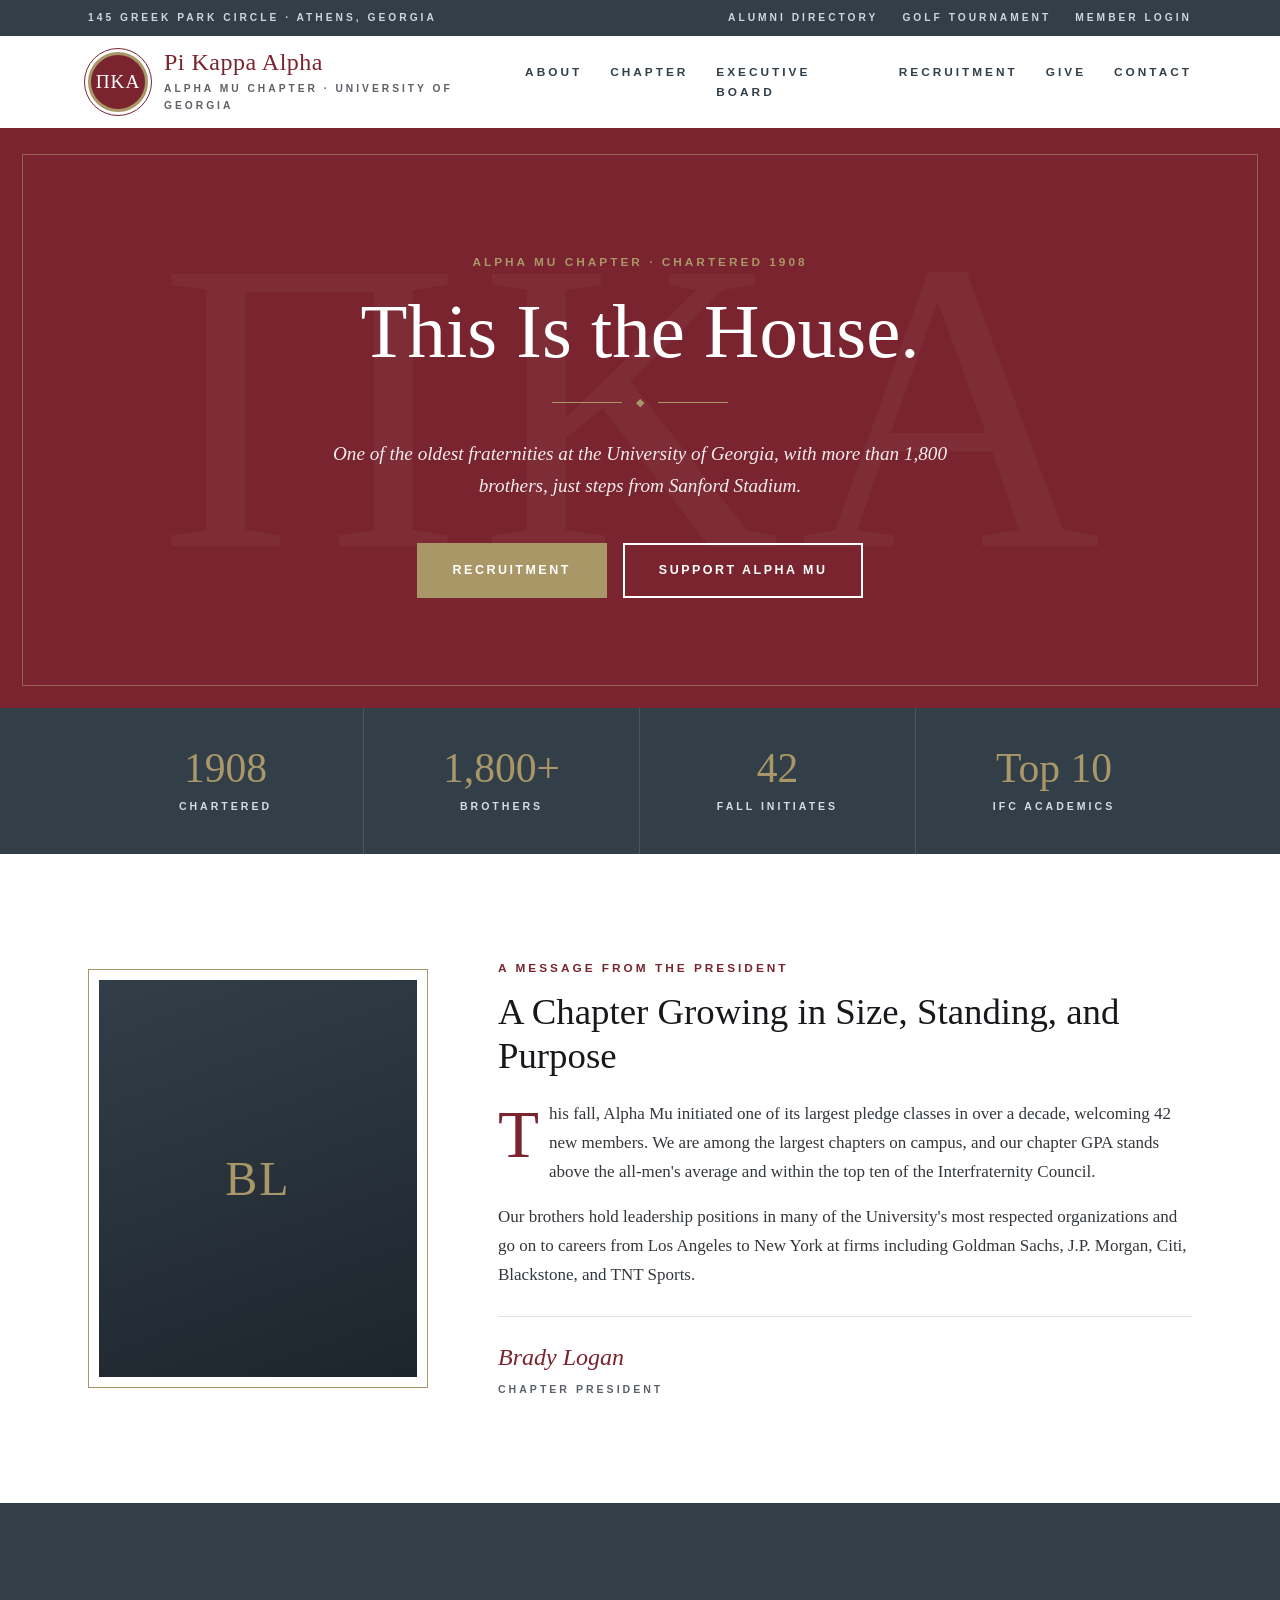
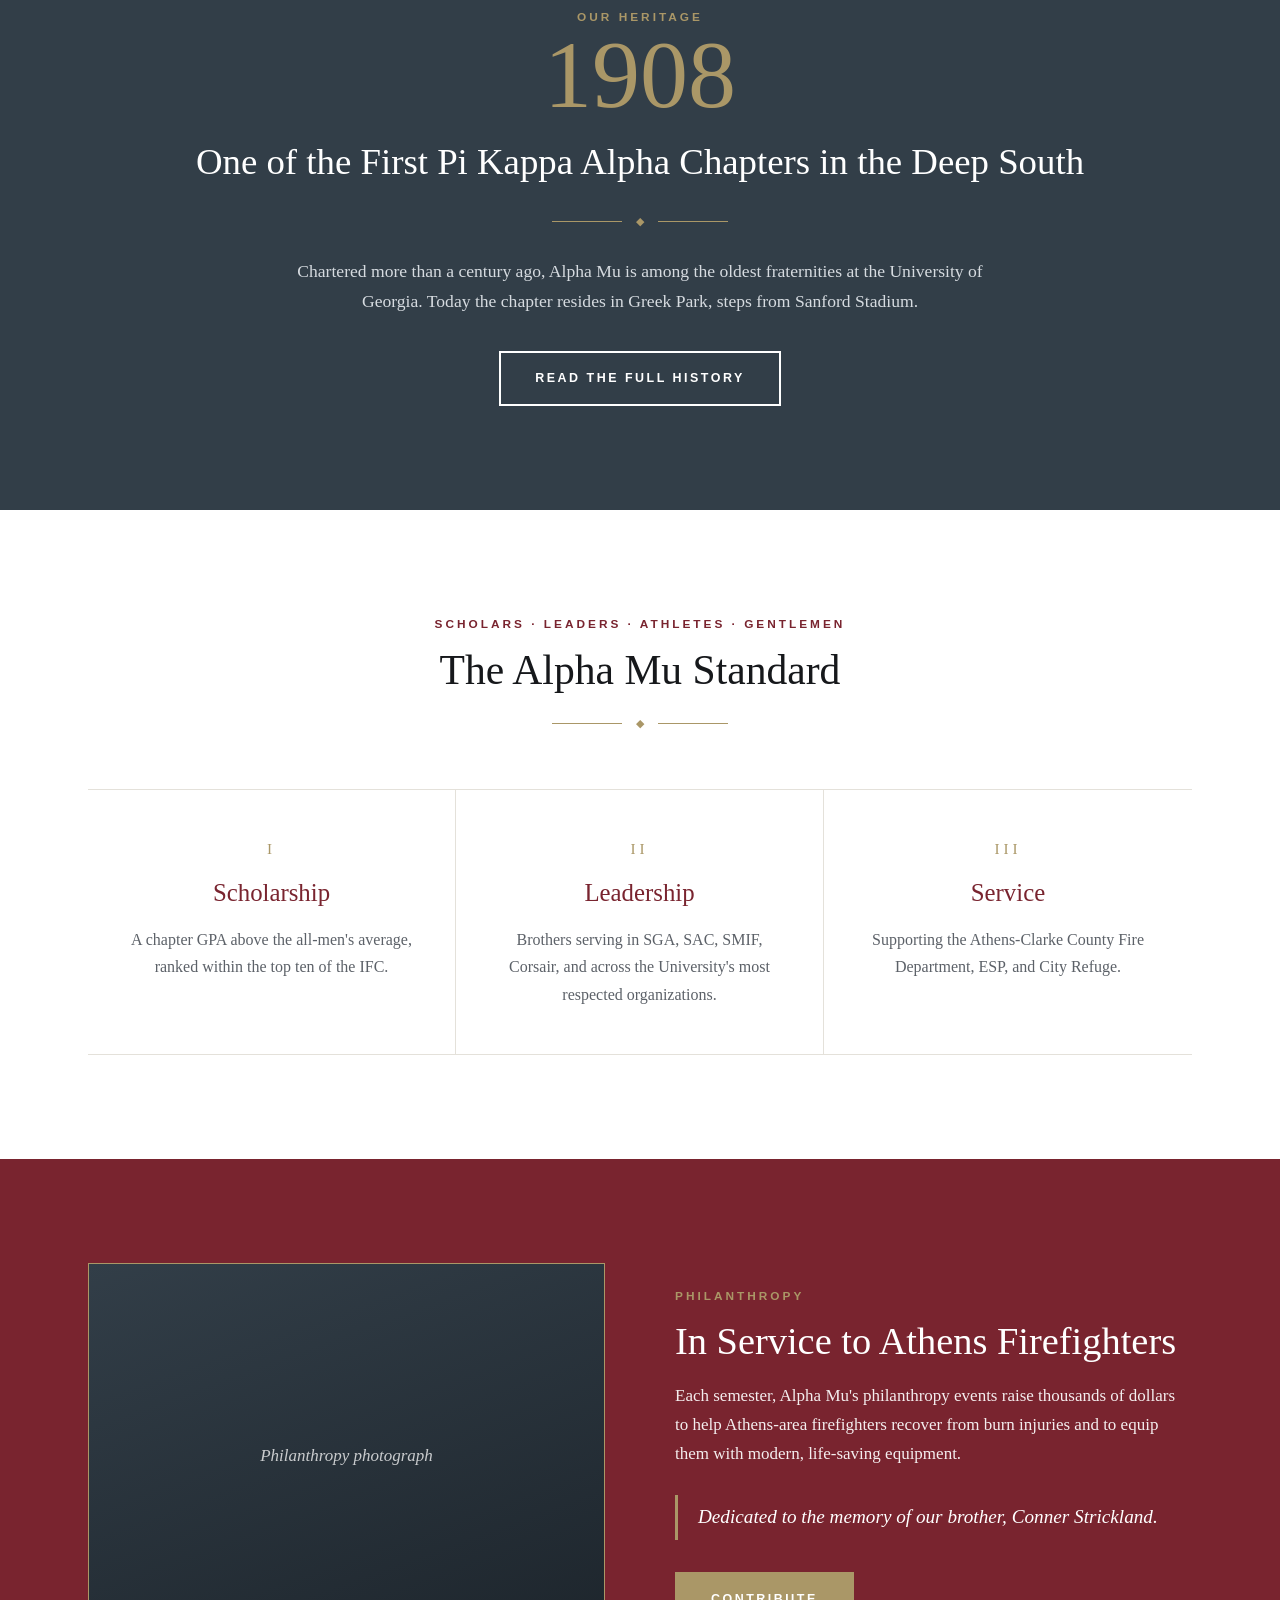
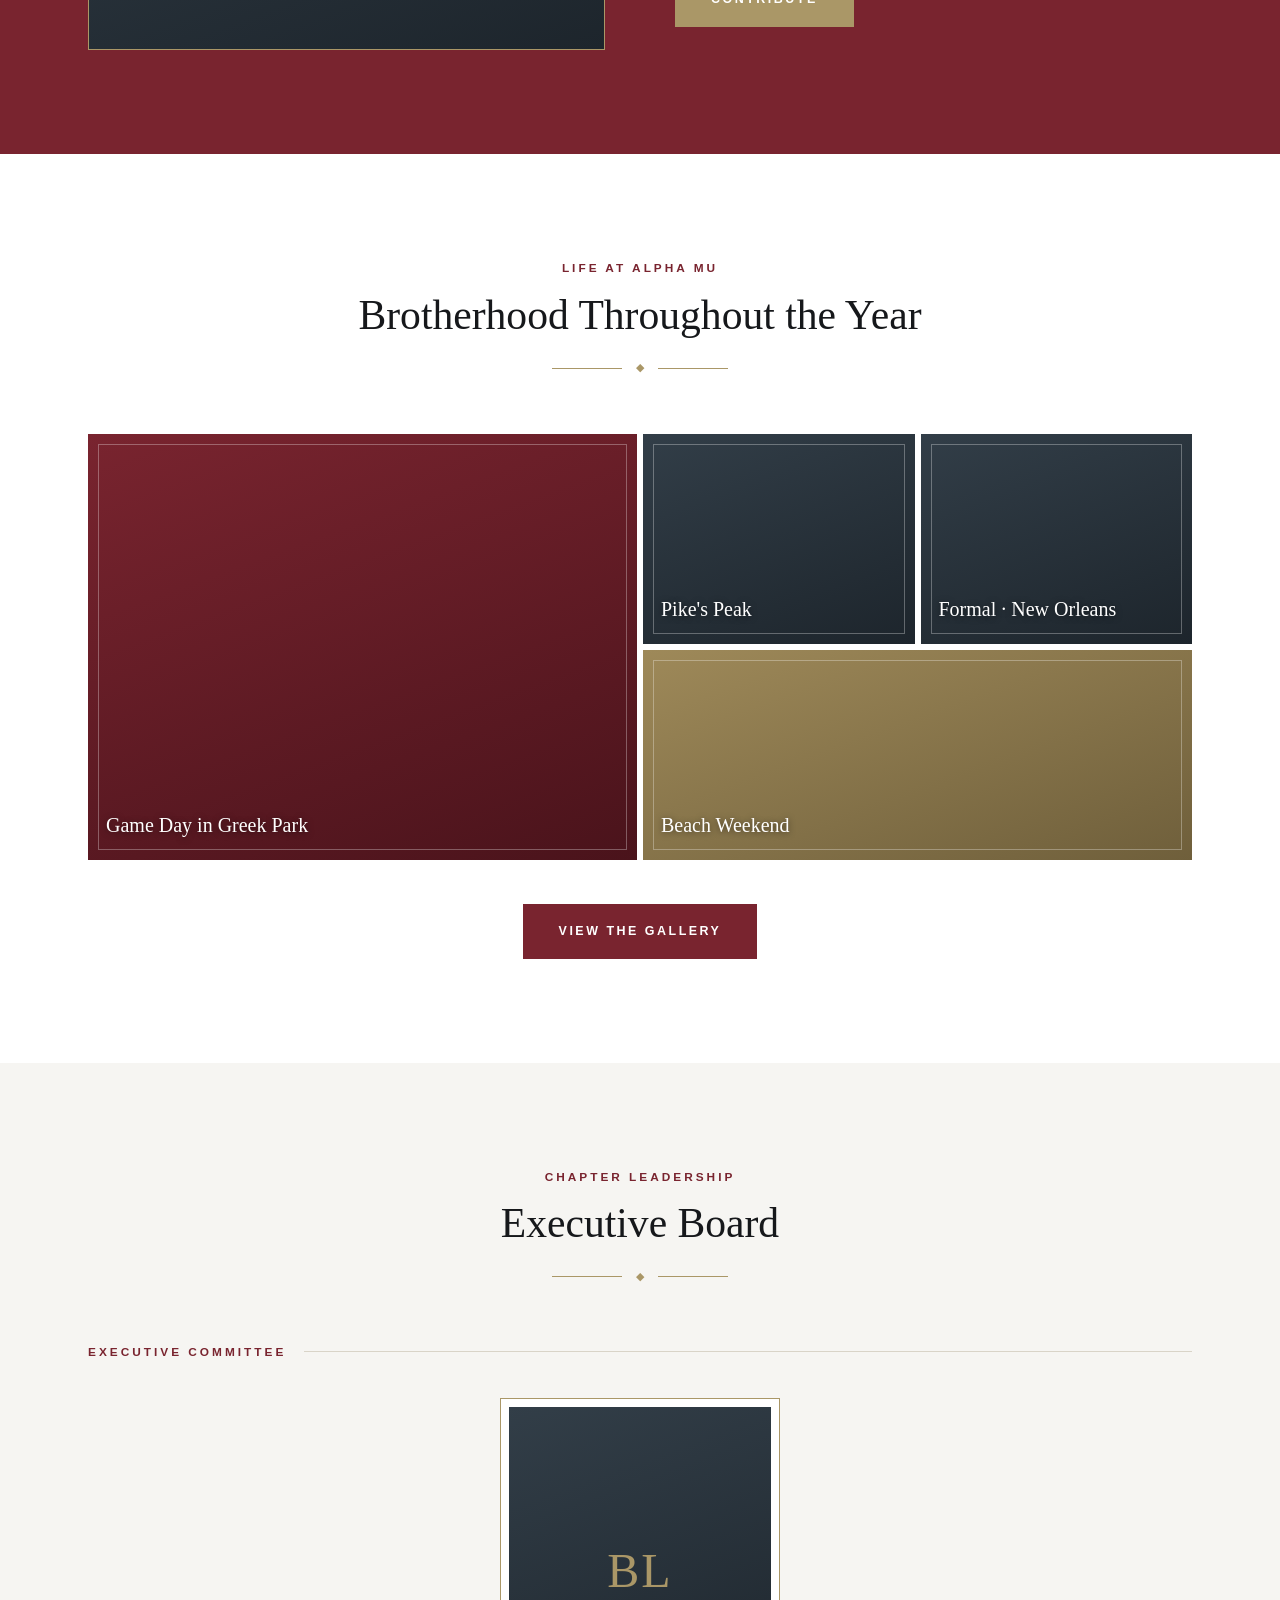
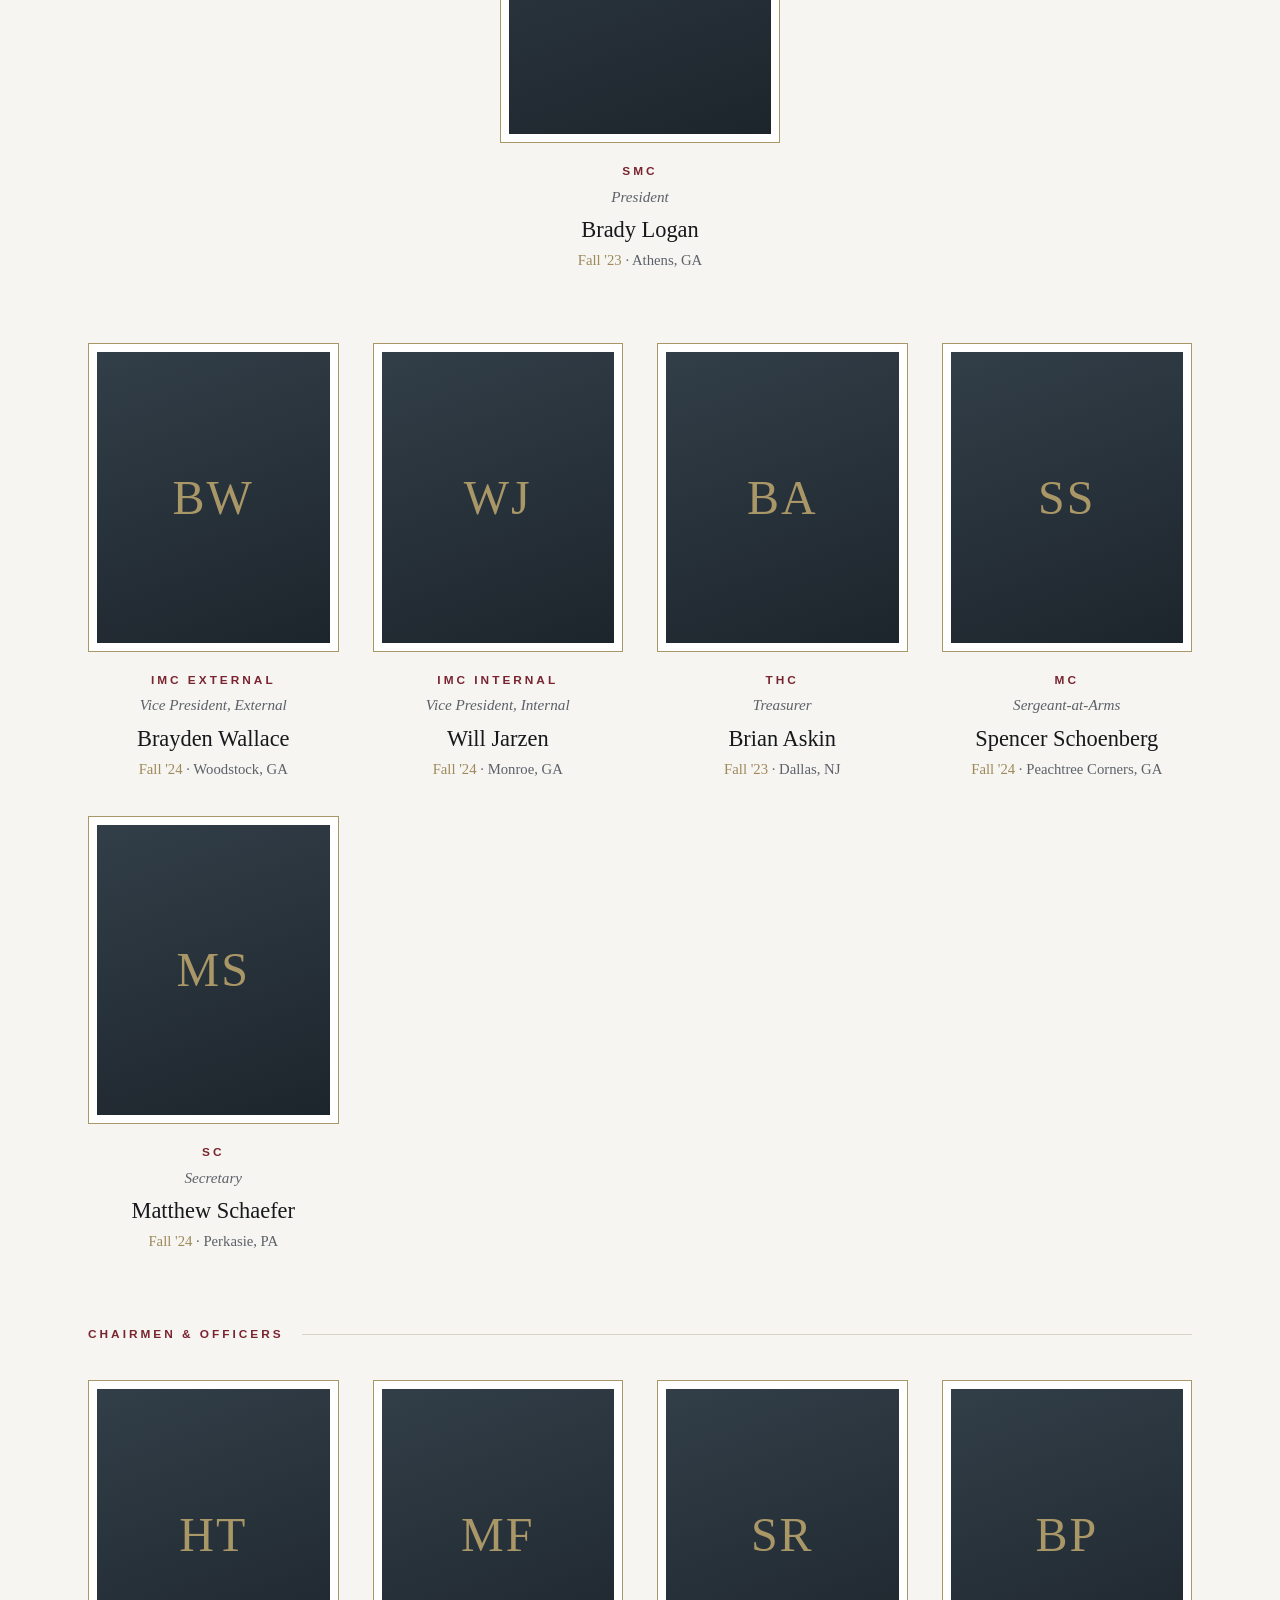
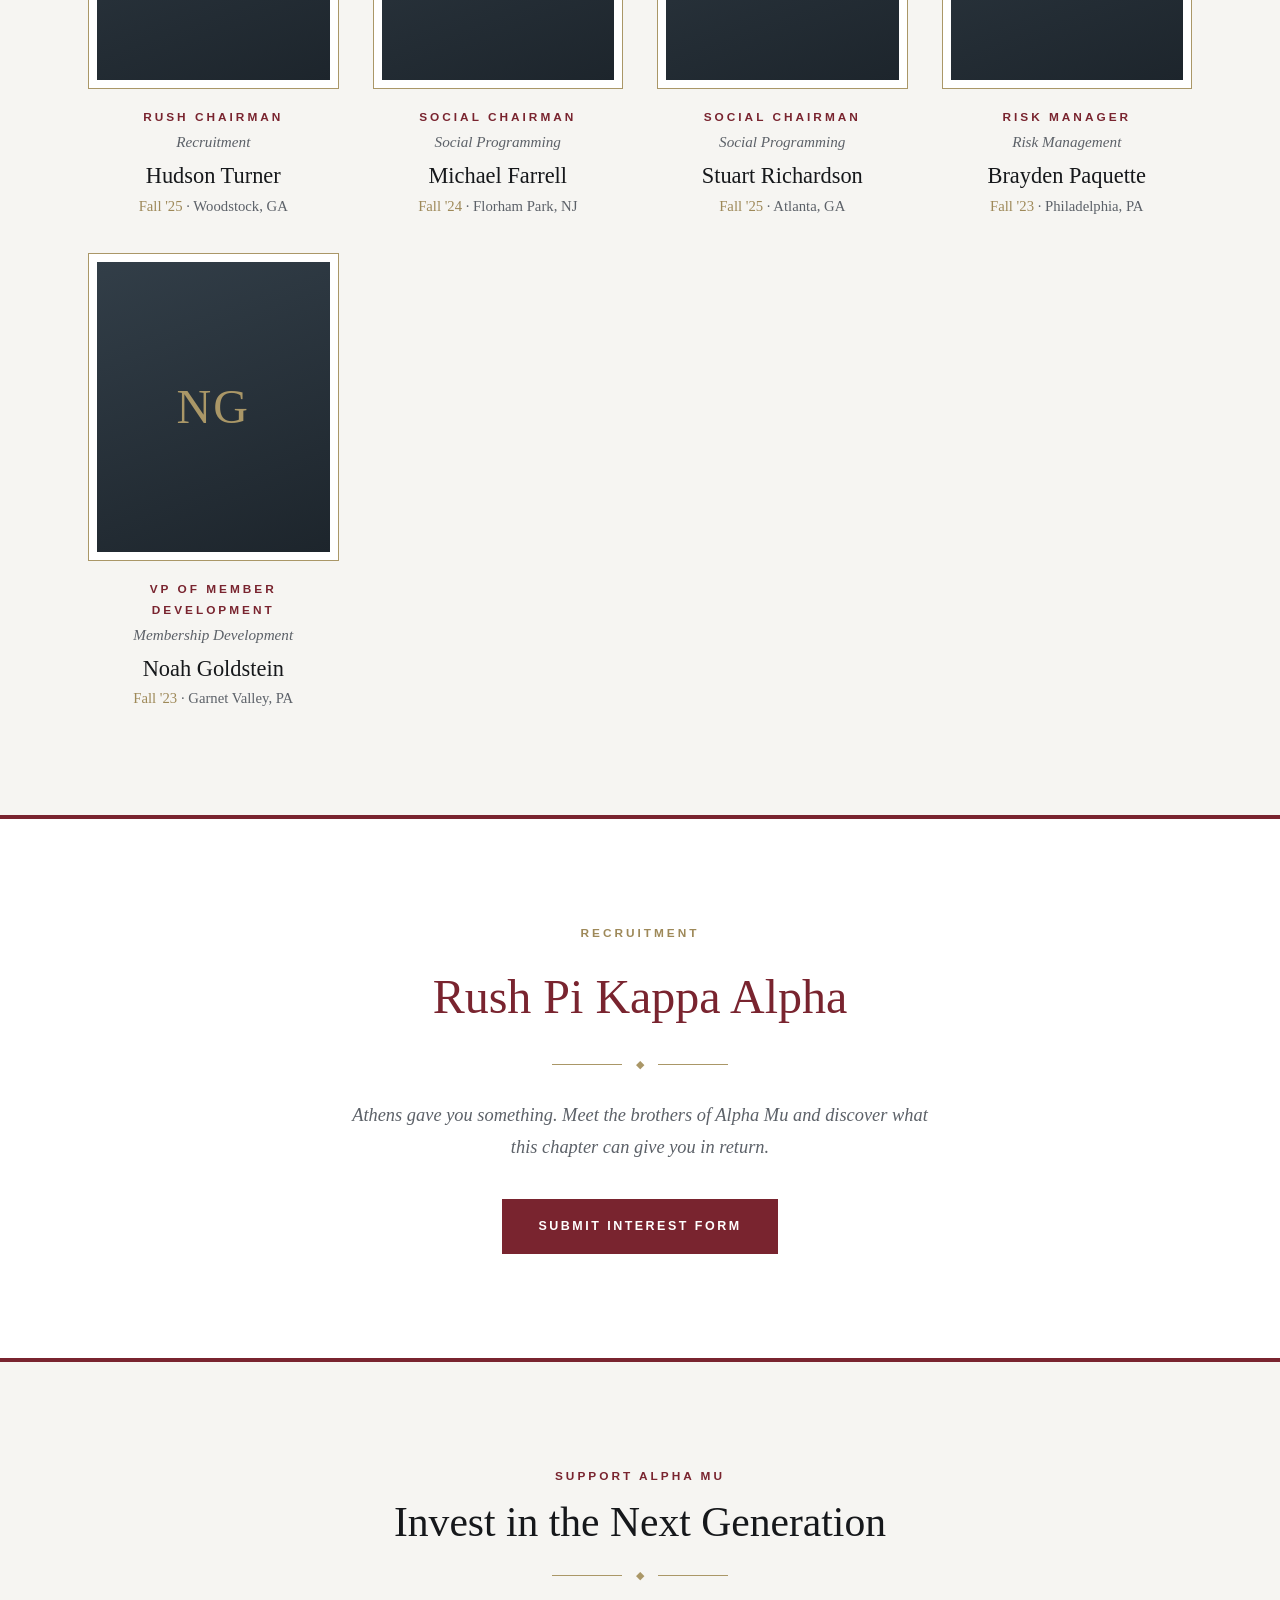
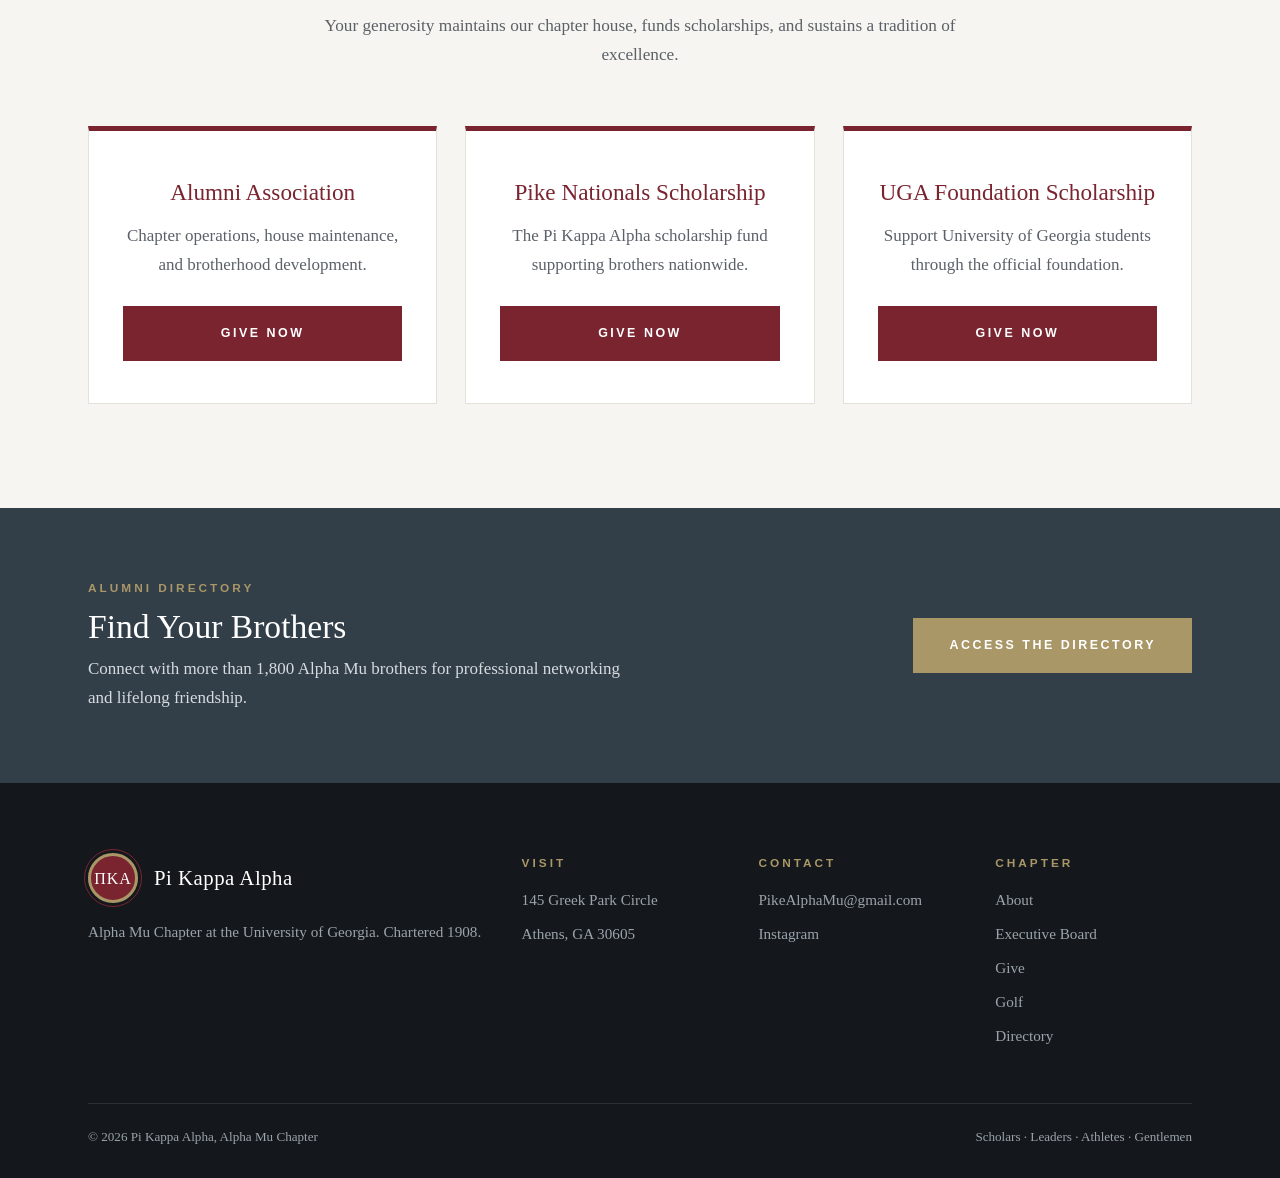
==== index.html @ c8e075fb "Rename pike website to index.html" ====
<!DOCTYPE html>
<html lang="en">
<head>
<meta charset="UTF-8">
<meta name="viewport" content="width=device-width, initial-scale=1.0">
<title>Pi Kappa Alpha | Alpha Mu Chapter | University of Georgia</title>
<meta name="description" content="Pi Kappa Alpha, Alpha Mu Chapter at the University of Georgia. Chartered 1908. 1,800+ brothers, steps from Sanford Stadium.">
<style>
:root{
  --garnet:#79242F; --garnet-dk:#5A1A23; --gold:#AA9767; --gold-dk:#9E8959;
  --navy:#323E48; --white:#FFFFFF; --ink:#16181b; --gray:#5c6168; --line:#e4e1da;
}
*{box-sizing:border-box;margin:0;padding:0}
html{scroll-behavior:smooth;scroll-padding-top:100px}
body{font-family:"Times New Roman",Times,serif;color:var(--ink);background:var(--white);line-height:1.7;font-size:17px}
a{color:inherit;text-decoration:none}
img{max-width:100%;display:block}
.wrap{max-width:1160px;margin:0 auto;padding:0 28px}
.caps{font-family:"Franklin Gothic Medium","Arial Narrow",Arial,sans-serif;text-transform:uppercase;letter-spacing:3px;font-size:.74rem;font-weight:600}
.btn{display:inline-block;font-family:"Franklin Gothic Medium","Arial Narrow",Arial,sans-serif;text-transform:uppercase;letter-spacing:2.5px;font-size:.78rem;font-weight:600;padding:15px 34px;border:2px solid;transition:.2s}
.btn-gold{background:var(--gold);border-color:var(--gold);color:var(--white)}
.btn-gold:hover{background:var(--white);color:var(--garnet)}
.btn-white{border-color:var(--white);color:var(--white)}
.btn-white:hover{background:var(--white);color:var(--garnet)}
.btn-garnet{background:var(--garnet);border-color:var(--garnet);color:var(--white)}
.btn-garnet:hover{background:var(--white);color:var(--garnet)}
.ornament{display:flex;align-items:center;justify-content:center;gap:14px;color:var(--gold);margin:18px 0 26px}
.ornament::before,.ornament::after{content:"";width:70px;height:1px;background:currentColor}
.ornament span{font-size:.7rem}

/* UTILITY BAR */
.util{background:var(--navy);color:#cfd5da}
.util .wrap{display:flex;justify-content:space-between;height:36px;align-items:center;font-size:.64rem}
.util a:hover{color:var(--gold)}
.util div{display:flex;gap:24px}

/* HEADER */
header.top{position:sticky;top:0;z-index:50;background:var(--white);border-bottom:4px solid var(--garnet)}
header.top .wrap{display:flex;align-items:center;justify-content:space-between;height:92px}
.mark{display:flex;align-items:center;gap:16px}
.seal{width:60px;height:60px;border-radius:50%;background:var(--garnet);border:3px solid var(--gold);outline:1px solid var(--garnet);outline-offset:3px;display:flex;align-items:center;justify-content:center;color:var(--white);font-size:1.2rem;letter-spacing:1px;flex-shrink:0}
.mark .name{font-size:1.5rem;color:var(--garnet);line-height:1.1;letter-spacing:.5px}
.mark .caps{color:var(--gray);font-size:.64rem;margin-top:4px}
nav ul{display:flex;gap:28px;list-style:none}
nav a{color:var(--navy);padding:6px 0;border-bottom:2px solid transparent}
nav a:hover,nav a.active{color:var(--garnet);border-color:var(--gold)}
.menu-btn{display:none;background:none;border:1px solid var(--garnet);color:var(--garnet);padding:10px 14px;cursor:pointer}

/* HERO */
.hero{background:var(--garnet);color:var(--white);text-align:center;padding:120px 0 110px;position:relative;overflow:hidden}
.hero::before{content:"";position:absolute;inset:22px;border:1px solid rgba(170,151,103,.55);pointer-events:none}
.hero::after{content:"ΠΚΑ";position:absolute;font-size:26rem;color:rgba(255,255,255,.04);top:50%;left:50%;transform:translate(-50%,-52%);white-space:nowrap;letter-spacing:20px}
.hero > .wrap{position:relative;z-index:1}
.hero .caps{color:var(--gold)}
.hero h1{font-size:clamp(2.6rem,6.5vw,4.8rem);font-weight:normal;line-height:1.1;margin-top:18px}
.hero p{font-size:1.2rem;font-style:italic;max-width:640px;margin:0 auto 40px;opacity:.92}
.hero .btns{display:flex;gap:16px;justify-content:center;flex-wrap:wrap}

/* STATS */
.stats{background:var(--navy);color:var(--white)}
.stats .wrap{display:grid;grid-template-columns:repeat(4,1fr)}
.stat{text-align:center;padding:38px 10px;border-right:1px solid rgba(255,255,255,.12)}
.stat:last-child{border-right:none}
.stat b{display:block;font-size:2.6rem;font-weight:normal;color:var(--gold);line-height:1.1}
.stat .caps{font-size:.66rem;color:#d6dbe0;margin-top:6px}

/* GENERIC */
section{padding:104px 0}
.title{text-align:center;margin-bottom:56px}
.title .caps{color:var(--garnet)}
.title h2{font-size:2.6rem;font-weight:normal;color:var(--ink);margin-top:12px;line-height:1.2}
.title p{max-width:640px;margin:0 auto;color:var(--gray);font-size:1.08rem}

/* PRESIDENT */
.letter{display:grid;grid-template-columns:340px 1fr;gap:70px;align-items:center}
.frame{border:1px solid var(--gold);padding:10px;background:var(--white);transition:.25s}
.photo{position:relative;aspect-ratio:4/5;overflow:hidden;background:linear-gradient(160deg,#323E48,#1d252c);display:flex;align-items:center;justify-content:center;color:rgba(255,255,255,.75);font-style:italic}
.photo img{position:absolute;inset:0;width:100%;height:100%;object-fit:cover;object-position:top}
.photo .init{font-size:3rem;color:var(--gold);letter-spacing:2px;font-style:normal}
.letter .caps{color:var(--garnet)}
.letter h2{font-size:2.3rem;font-weight:normal;line-height:1.2;margin:12px 0 22px}
.letter p{color:#33373c;margin-bottom:16px}
.drop::first-letter{float:left;font-size:4.2rem;line-height:.85;color:var(--garnet);padding:6px 10px 0 0}
.sig{margin-top:26px;padding-top:20px;border-top:1px solid var(--line)}
.sig em{font-size:1.5rem;color:var(--garnet)}
.sig .caps{color:var(--gray);display:block;margin-top:4px;font-size:.66rem}

/* HISTORY */
.history{background:var(--navy);color:var(--white);text-align:center}
.history .year{font-size:6rem;color:var(--gold);line-height:1}
.history h2{font-size:2.3rem;font-weight:normal;margin-top:8px}
.history p{max-width:720px;margin:0 auto 34px;color:#d6dbe0;font-size:1.1rem}

/* PILLARS */
.pillars{display:grid;grid-template-columns:repeat(3,1fr);border-top:1px solid var(--line);border-bottom:1px solid var(--line)}
.pillar{padding:46px 38px;text-align:center;border-right:1px solid var(--line)}
.pillar:last-child{border-right:none}
.num{font-size:.95rem;color:var(--gold);letter-spacing:4px}
.pillar h3{font-size:1.55rem;font-weight:normal;color:var(--garnet);margin:10px 0 12px}
.pillar p{color:var(--gray);font-size:1rem}

/* PHILANTHROPY */
.phil{background:var(--garnet);color:var(--white)}
.split{display:grid;grid-template-columns:1fr 1fr;gap:70px;align-items:center}
.phil .photo{aspect-ratio:4/3;border:1px solid var(--gold)}
.phil .caps{color:var(--gold)}
.phil h2{font-size:2.4rem;font-weight:normal;margin:12px 0 18px;line-height:1.2}
.phil p{opacity:.92;margin-bottom:18px}
.memorial{border-left:3px solid var(--gold);padding:6px 0 6px 20px;font-style:italic;font-size:1.2rem;margin:26px 0 32px}

/* GALLERY */
.gallery{display:grid;grid-template-columns:repeat(4,1fr);grid-auto-rows:210px;gap:6px}
.g{position:relative;display:flex;align-items:flex-end;padding:18px;color:var(--white);background:linear-gradient(160deg,#323E48,#1d252c);overflow:hidden}
.g img{position:absolute;inset:0;width:100%;height:100%;object-fit:cover}
.g:nth-child(1){grid-column:span 2;grid-row:span 2;background:linear-gradient(160deg,#79242F,#4a131b)}
.g:nth-child(4){grid-column:span 2;background:linear-gradient(160deg,#9E8959,#6f5f3b)}
.g::after{content:"";position:absolute;inset:10px;border:1px solid rgba(255,255,255,.3);z-index:1}
.g span{font-size:1.25rem;position:relative;z-index:2;text-shadow:0 1px 6px rgba(0,0,0,.5)}

/* EXECUTIVE BOARD */
.exec{background:#f6f5f2}
.group{margin-bottom:70px}
.group:last-child{margin-bottom:0}
.group-title{display:flex;align-items:center;gap:18px;margin-bottom:36px;color:var(--garnet)}
.group-title::after{content:"";flex:1;height:1px;background:#d9d4c8}
.board{display:grid;grid-template-columns:repeat(auto-fill,minmax(220px,1fr));gap:34px}
.board.lead{grid-template-columns:repeat(auto-fit,minmax(240px,280px));justify-content:center}
.officer{text-align:center}
.officer .frame{padding:8px;margin-bottom:18px}
.officer:hover .frame{border-color:var(--garnet);box-shadow:0 10px 26px rgba(121,36,47,.15)}
.office{color:var(--garnet)}
.role{display:block;font-style:italic;color:var(--gray);font-size:.95rem;margin:2px 0 8px}
.officer h3{font-size:1.4rem;font-weight:normal;line-height:1.2}
.meta{color:var(--gray);font-size:.92rem;margin-top:4px}
.meta b{color:var(--gold-dk);font-weight:normal}

/* RUSH */
.rush{background:var(--white);text-align:center;border-top:4px solid var(--garnet);border-bottom:4px solid var(--garnet)}
.rush h2{font-size:3rem;font-weight:normal;color:var(--garnet);margin-top:12px}
.rush .caps{color:var(--gold-dk)}
.rush p{max-width:600px;margin:0 auto 36px;font-size:1.15rem;font-style:italic;color:var(--gray)}

/* GIVE */
.give{background:#f6f5f2}
.funds{display:grid;grid-template-columns:repeat(3,1fr);gap:28px}
.fund{background:var(--white);border:1px solid var(--line);border-top:5px solid var(--garnet);padding:42px 34px;text-align:center;display:flex;flex-direction:column}
.fund h3{font-size:1.45rem;font-weight:normal;color:var(--garnet);margin-bottom:10px}
.fund p{color:var(--gray);flex:1;margin-bottom:26px}

/* DIRECTORY */
.dir{background:var(--navy);color:var(--white);padding:70px 0}
.dir .wrap{display:flex;justify-content:space-between;align-items:center;gap:30px;flex-wrap:wrap}
.dir h2{font-size:2.1rem;font-weight:normal}
.dir .caps{color:var(--gold)}
.dir p{color:#d6dbe0;max-width:560px}

/* FOOTER */
footer{background:#14181c;color:#9ba3ab;padding:70px 0 30px;font-size:.95rem}
.fgrid{display:grid;grid-template-columns:2fr 1fr 1fr 1fr;gap:40px;margin-bottom:46px}
footer .mark .name{color:var(--white);font-size:1.3rem}
footer .caps{color:var(--gold);margin-bottom:14px;display:block}
footer li{list-style:none;margin-bottom:8px}
footer a:hover{color:var(--white)}
.legal{border-top:1px solid #2a3036;padding-top:22px;display:flex;justify-content:space-between;flex-wrap:wrap;gap:10px;font-size:.82rem}

@media(max-width:980px){
  .menu-btn{display:block}
  nav{display:none;position:absolute;top:100%;left:0;right:0;background:var(--white);border-bottom:4px solid var(--garnet)}
  nav.open{display:block}
  nav ul{flex-direction:column;gap:0;padding:10px 28px 20px}
  nav li{border-bottom:1px solid var(--line)}
  nav a{display:block;padding:14px 0;border:none}
  .util div:last-child{display:none}
  .stats .wrap{grid-template-columns:repeat(2,1fr)}
  .stat:nth-child(2){border-right:none}
  .letter,.split,.pillars,.funds,.fgrid{grid-template-columns:1fr}
  .pillar{border-right:none;border-bottom:1px solid var(--line)}
  .letter .frame{max-width:320px;margin:0 auto}
  .gallery{grid-template-columns:repeat(2,1fr)}
}
@media(max-width:520px){
  .mark .caps{display:none}
  .mark .name{font-size:1.2rem}
  .seal{width:48px;height:48px;font-size:1rem}
  .stat b{font-size:2rem}
  .gallery{grid-template-columns:1fr}
  .g:nth-child(1),.g:nth-child(4){grid-column:span 1;grid-row:span 1}
}
</style>
</head>
<body>

<div class="util"><div class="wrap caps">
  <div><span>145 Greek Park Circle · Athens, Georgia</span></div>
  <div><a href="#directory">Alumni Directory</a><a href="#">Golf Tournament</a><a href="#">Member Login</a></div>
</div></div>

<header class="top"><div class="wrap">
  <a href="#" class="mark">
    <div class="seal">ΠΚΑ</div>
    <div><div class="name">Pi Kappa Alpha</div><div class="caps">Alpha Mu Chapter · University of Georgia</div></div>
  </a>
  <button class="menu-btn caps" type="button" aria-expanded="false" aria-controls="mainnav">Menu</button>
  <nav id="mainnav"><ul class="caps">
    <li><a href="#about">About</a></li>
    <li><a href="#chapter">Chapter</a></li>
    <li><a href="#exec">Executive Board</a></li>
    <li><a href="#rush">Recruitment</a></li>
    <li><a href="#give">Give</a></li>
    <li><a href="#contact">Contact</a></li>
  </ul></nav>
</div></header>

<section class="hero"><div class="wrap">
  <div class="caps">Alpha Mu Chapter · Chartered 1908</div>
  <h1>This Is the House.</h1>
  <div class="ornament"><span>◆</span></div>
  <p>One of the oldest fraternities at the University of Georgia, with more than 1,800 brothers, just steps from Sanford Stadium.</p>
  <div class="btns">
    <a href="#rush" class="btn btn-gold">Recruitment</a>
    <a href="#give" class="btn btn-white">Support Alpha Mu</a>
  </div>
</div></section>

<div class="stats"><div class="wrap">
  <div class="stat"><b>1908</b><div class="caps">Chartered</div></div>
  <div class="stat"><b>1,800+</b><div class="caps">Brothers</div></div>
  <div class="stat"><b>42</b><div class="caps">Fall Initiates</div></div>
  <div class="stat"><b>Top 10</b><div class="caps">IFC Academics</div></div>
</div></div>

<section id="about"><div class="wrap letter">
  <div class="frame"><div class="photo"><span class="init">BL</span><img src="images/exec/brady-logan.jpg" alt="Brady Logan" onerror="this.remove()"></div></div>
  <div>
    <div class="caps">A Message from the President</div>
    <h2>A Chapter Growing in Size, Standing, and Purpose</h2>
    <p class="drop">This fall, Alpha Mu initiated one of its largest pledge classes in over a decade, welcoming 42 new members. We are among the largest chapters on campus, and our chapter GPA stands above the all-men's average and within the top ten of the Interfraternity Council.</p>
    <p>Our brothers hold leadership positions in many of the University's most respected organizations and go on to careers from Los Angeles to New York at firms including Goldman Sachs, J.P. Morgan, Citi, Blackstone, and TNT Sports.</p>
    <div class="sig"><em>Brady Logan</em><span class="caps">Chapter President</span></div>
  </div>
</div></section>

<section class="history"><div class="wrap">
  <div class="caps" style="color:var(--gold)">Our Heritage</div>
  <div class="year">1908</div>
  <h2>One of the First Pi Kappa Alpha Chapters in the Deep South</h2>
  <div class="ornament"><span>◆</span></div>
  <p>Chartered more than a century ago, Alpha Mu is among the oldest fraternities at the University of Georgia. Today the chapter resides in Greek Park, steps from Sanford Stadium.</p>
  <a href="#" class="btn btn-white">Read the Full History</a>
</div></section>

<section id="chapter"><div class="wrap">
  <div class="title">
    <div class="caps">Scholars · Leaders · Athletes · Gentlemen</div>
    <h2>The Alpha Mu Standard</h2>
    <div class="ornament"><span>◆</span></div>
  </div>
  <div class="pillars">
    <div class="pillar"><div class="num">I</div><h3>Scholarship</h3><p>A chapter GPA above the all-men's average, ranked within the top ten of the IFC.</p></div>
    <div class="pillar"><div class="num">II</div><h3>Leadership</h3><p>Brothers serving in SGA, SAC, SMIF, Corsair, and across the University's most respected organizations.</p></div>
    <div class="pillar"><div class="num">III</div><h3>Service</h3><p>Supporting the Athens-Clarke County Fire Department, ESP, and City Refuge.</p></div>
  </div>
</div></section>

<section class="phil"><div class="wrap split">
  <div class="photo">Philanthropy photograph<img src="images/philanthropy.jpg" alt="Alpha Mu philanthropy event" onerror="this.remove()"></div>
  <div>
    <div class="caps">Philanthropy</div>
    <h2>In Service to Athens Firefighters</h2>
    <p>Each semester, Alpha Mu's philanthropy events raise thousands of dollars to help Athens-area firefighters recover from burn injuries and to equip them with modern, life-saving equipment.</p>
    <div class="memorial">Dedicated to the memory of our brother, Conner Strickland.</div>
    <a href="#give" class="btn btn-gold">Contribute</a>
  </div>
</div></section>

<section><div class="wrap">
  <div class="title">
    <div class="caps">Life at Alpha Mu</div>
    <h2>Brotherhood Throughout the Year</h2>
    <div class="ornament"><span>◆</span></div>
  </div>
  <div class="gallery">
    <div class="g"><img src="images/gallery/tailgate.jpg" alt="" onerror="this.remove()"><span>Game Day in Greek Park</span></div>
    <div class="g"><img src="images/gallery/pikes-peak.jpg" alt="" onerror="this.remove()"><span>Pike's Peak</span></div>
    <div class="g"><img src="images/gallery/formal.jpg" alt="" onerror="this.remove()"><span>Formal · New Orleans</span></div>
    <div class="g"><img src="images/gallery/beach-weekend.jpg" alt="" onerror="this.remove()"><span>Beach Weekend</span></div>
  </div>
  <div style="text-align:center;margin-top:44px"><a href="#" class="btn btn-garnet">View the Gallery</a></div>
</div></section>

<section id="exec" class="exec"><div class="wrap">
  <div class="title">
    <div class="caps">Chapter Leadership</div>
    <h2>Executive Board</h2>
    <div class="ornament"><span>◆</span></div>
  </div>

  <div class="group">
    <div class="group-title"><span class="caps">Executive Committee</span></div>
    <div class="board lead">
      <div class="officer">
        <div class="frame"><div class="photo"><span class="init">BL</span><img src="images/exec/brady-logan.jpg" alt="Brady Logan" onerror="this.remove()"></div></div>
        <div class="caps office">SMC</div><span class="role">President</span>
        <h3>Brady Logan</h3><div class="meta"><b>Fall '23</b> · Athens, GA</div>
      </div>
    </div>
  </div>

  <div class="group">
    <div class="board">
      <div class="officer">
        <div class="frame"><div class="photo"><span class="init">BW</span><img src="images/exec/brayden-wallace.jpg" alt="Brayden Wallace" onerror="this.remove()"></div></div>
        <div class="caps office">IMC External</div><span class="role">Vice President, External</span>
        <h3>Brayden Wallace</h3><div class="meta"><b>Fall '24</b> · Woodstock, GA</div>
      </div>
      <div class="officer">
        <div class="frame"><div class="photo"><span class="init">WJ</span><img src="images/exec/will-jarzen.jpg" alt="Will Jarzen" onerror="this.remove()"></div></div>
        <div class="caps office">IMC Internal</div><span class="role">Vice President, Internal</span>
        <h3>Will Jarzen</h3><div class="meta"><b>Fall '24</b> · Monroe, GA</div>
      </div>
      <div class="officer">
        <div class="frame"><div class="photo"><span class="init">BA</span><img src="images/exec/brian-askin.jpg" alt="Brian Askin" onerror="this.remove()"></div></div>
        <div class="caps office">THC</div><span class="role">Treasurer</span>
        <h3>Brian Askin</h3><div class="meta"><b>Fall '23</b> · Dallas, NJ</div>
      </div>
      <div class="officer">
        <div class="frame"><div class="photo"><span class="init">SS</span><img src="images/exec/spencer-schoenberg.jpg" alt="Spencer Schoenberg" onerror="this.remove()"></div></div>
        <div class="caps office">MC</div><span class="role">Sergeant-at-Arms</span>
        <h3>Spencer Schoenberg</h3><div class="meta"><b>Fall '24</b> · Peachtree Corners, GA</div>
      </div>
      <div class="officer">
        <div class="frame"><div class="photo"><span class="init">MS</span><img src="images/exec/matthew-schaefer.jpg" alt="Matthew Schaefer" onerror="this.remove()"></div></div>
        <div class="caps office">SC</div><span class="role">Secretary</span>
        <h3>Matthew Schaefer</h3><div class="meta"><b>Fall '24</b> · Perkasie, PA</div>
      </div>
    </div>
  </div>

  <div class="group">
    <div class="group-title"><span class="caps">Chairmen &amp; Officers</span></div>
    <div class="board">
      <div class="officer">
        <div class="frame"><div class="photo"><span class="init">HT</span><img src="images/exec/hudson-turner.jpg" alt="Hudson Turner" onerror="this.remove()"></div></div>
        <div class="caps office">Rush Chairman</div><span class="role">Recruitment</span>
        <h3>Hudson Turner</h3><div class="meta"><b>Fall '25</b> · Woodstock, GA</div>
      </div>
      <div class="officer">
        <div class="frame"><div class="photo"><span class="init">MF</span><img src="images/exec/michael-farrell.jpg" alt="Michael Farrell" onerror="this.remove()"></div></div>
        <div class="caps office">Social Chairman</div><span class="role">Social Programming</span>
        <h3>Michael Farrell</h3><div class="meta"><b>Fall '24</b> · Florham Park, NJ</div>
      </div>
      <div class="officer">
        <div class="frame"><div class="photo"><span class="init">SR</span><img src="images/exec/stuart-richardson.jpg" alt="Stuart Richardson" onerror="this.remove()"></div></div>
        <div class="caps office">Social Chairman</div><span class="role">Social Programming</span>
        <h3>Stuart Richardson</h3><div class="meta"><b>Fall '25</b> · Atlanta, GA</div>
      </div>
      <div class="officer">
        <div class="frame"><div class="photo"><span class="init">BP</span><img src="images/exec/brayden-paquette.jpg" alt="Brayden Paquette" onerror="this.remove()"></div></div>
        <div class="caps office">Risk Manager</div><span class="role">Risk Management</span>
        <h3>Brayden Paquette</h3><div class="meta"><b>Fall '23</b> · Philadelphia, PA</div>
      </div>
      <div class="officer">
        <div class="frame"><div class="photo"><span class="init">NG</span><img src="images/exec/noah-goldstein.jpg" alt="Noah Goldstein" onerror="this.remove()"></div></div>
        <div class="caps office">VP of Member Development</div><span class="role">Membership Development</span>
        <h3>Noah Goldstein</h3><div class="meta"><b>Fall '23</b> · Garnet Valley, PA</div>
      </div>
    </div>
  </div>
</div></section>

<section id="rush" class="rush"><div class="wrap">
  <div class="caps">Recruitment</div>
  <h2>Rush Pi Kappa Alpha</h2>
  <div class="ornament"><span>◆</span></div>
  <p>Athens gave you something. Meet the brothers of Alpha Mu and discover what this chapter can give you in return.</p>
  <a href="#" class="btn btn-garnet">Submit Interest Form</a>
</div></section>

<section id="give" class="give"><div class="wrap">
  <div class="title">
    <div class="caps">Support Alpha Mu</div>
    <h2>Invest in the Next Generation</h2>
    <div class="ornament"><span>◆</span></div>
    <p>Your generosity maintains our chapter house, funds scholarships, and sustains a tradition of excellence.</p>
  </div>
  <div class="funds">
    <div class="fund"><h3>Alumni Association</h3><p>Chapter operations, house maintenance, and brotherhood development.</p><a href="#" class="btn btn-garnet">Give Now</a></div>
    <div class="fund"><h3>Pike Nationals Scholarship</h3><p>The Pi Kappa Alpha scholarship fund supporting brothers nationwide.</p><a href="#" class="btn btn-garnet">Give Now</a></div>
    <div class="fund"><h3>UGA Foundation Scholarship</h3><p>Support University of Georgia students through the official foundation.</p><a href="#" class="btn btn-garnet">Give Now</a></div>
  </div>
</div></section>

<section id="directory" class="dir"><div class="wrap">
  <div>
    <div class="caps">Alumni Directory</div>
    <h2>Find Your Brothers</h2>
    <p>Connect with more than 1,800 Alpha Mu brothers for professional networking and lifelong friendship.</p>
  </div>
  <a href="#" class="btn btn-gold">Access the Directory</a>
</div></section>

<footer id="contact"><div class="wrap">
  <div class="fgrid">
    <div>
      <div class="mark" style="margin-bottom:16px"><div class="seal" style="width:50px;height:50px;font-size:1rem">ΠΚΑ</div><div class="name">Pi Kappa Alpha</div></div>
      <p>Alpha Mu Chapter at the University of Georgia. Chartered 1908.</p>
    </div>
    <div><span class="caps">Visit</span><ul><li>145 Greek Park Circle</li><li>Athens, GA 30605</li></ul></div>
    <div><span class="caps">Contact</span><ul><li><a href="mailto:PikeAlphaMu@gmail.com">PikeAlphaMu@gmail.com</a></li><li><a href="#">Instagram</a></li></ul></div>
    <div><span class="caps">Chapter</span><ul><li><a href="#about">About</a></li><li><a href="#exec">Executive Board</a></li><li><a href="#give">Give</a></li><li><a href="#">Golf</a></li><li><a href="#directory">Directory</a></li></ul></div>
  </div>
  <div class="legal"><span>© 2026 Pi Kappa Alpha, Alpha Mu Chapter</span><span>Scholars · Leaders · Athletes · Gentlemen</span></div>
</div></footer>

<script>
(function(){
  var btn=document.querySelector('.menu-btn'), nav=document.getElementById('mainnav');
  btn.addEventListener('click',function(){
    var open=nav.classList.toggle('open');
    btn.setAttribute('aria-expanded',open);
  });
  nav.querySelectorAll('a').forEach(function(a){
    a.addEventListener('click',function(){nav.classList.remove('open');btn.setAttribute('aria-expanded',false);});
  });
  var links=[].slice.call(nav.querySelectorAll('a'));
  var secs=links.map(function(a){return document.querySelector(a.getAttribute('href'));});
  window.addEventListener('scroll',function(){
    var y=window.scrollY+140, cur=-1;
    secs.forEach(function(s,i){if(s&&s.offsetTop<=y)cur=i;});
    links.forEach(function(a,i){a.classList.toggle('active',i===cur);});
  },{passive:true});
})();
</script>
</body>
</html>
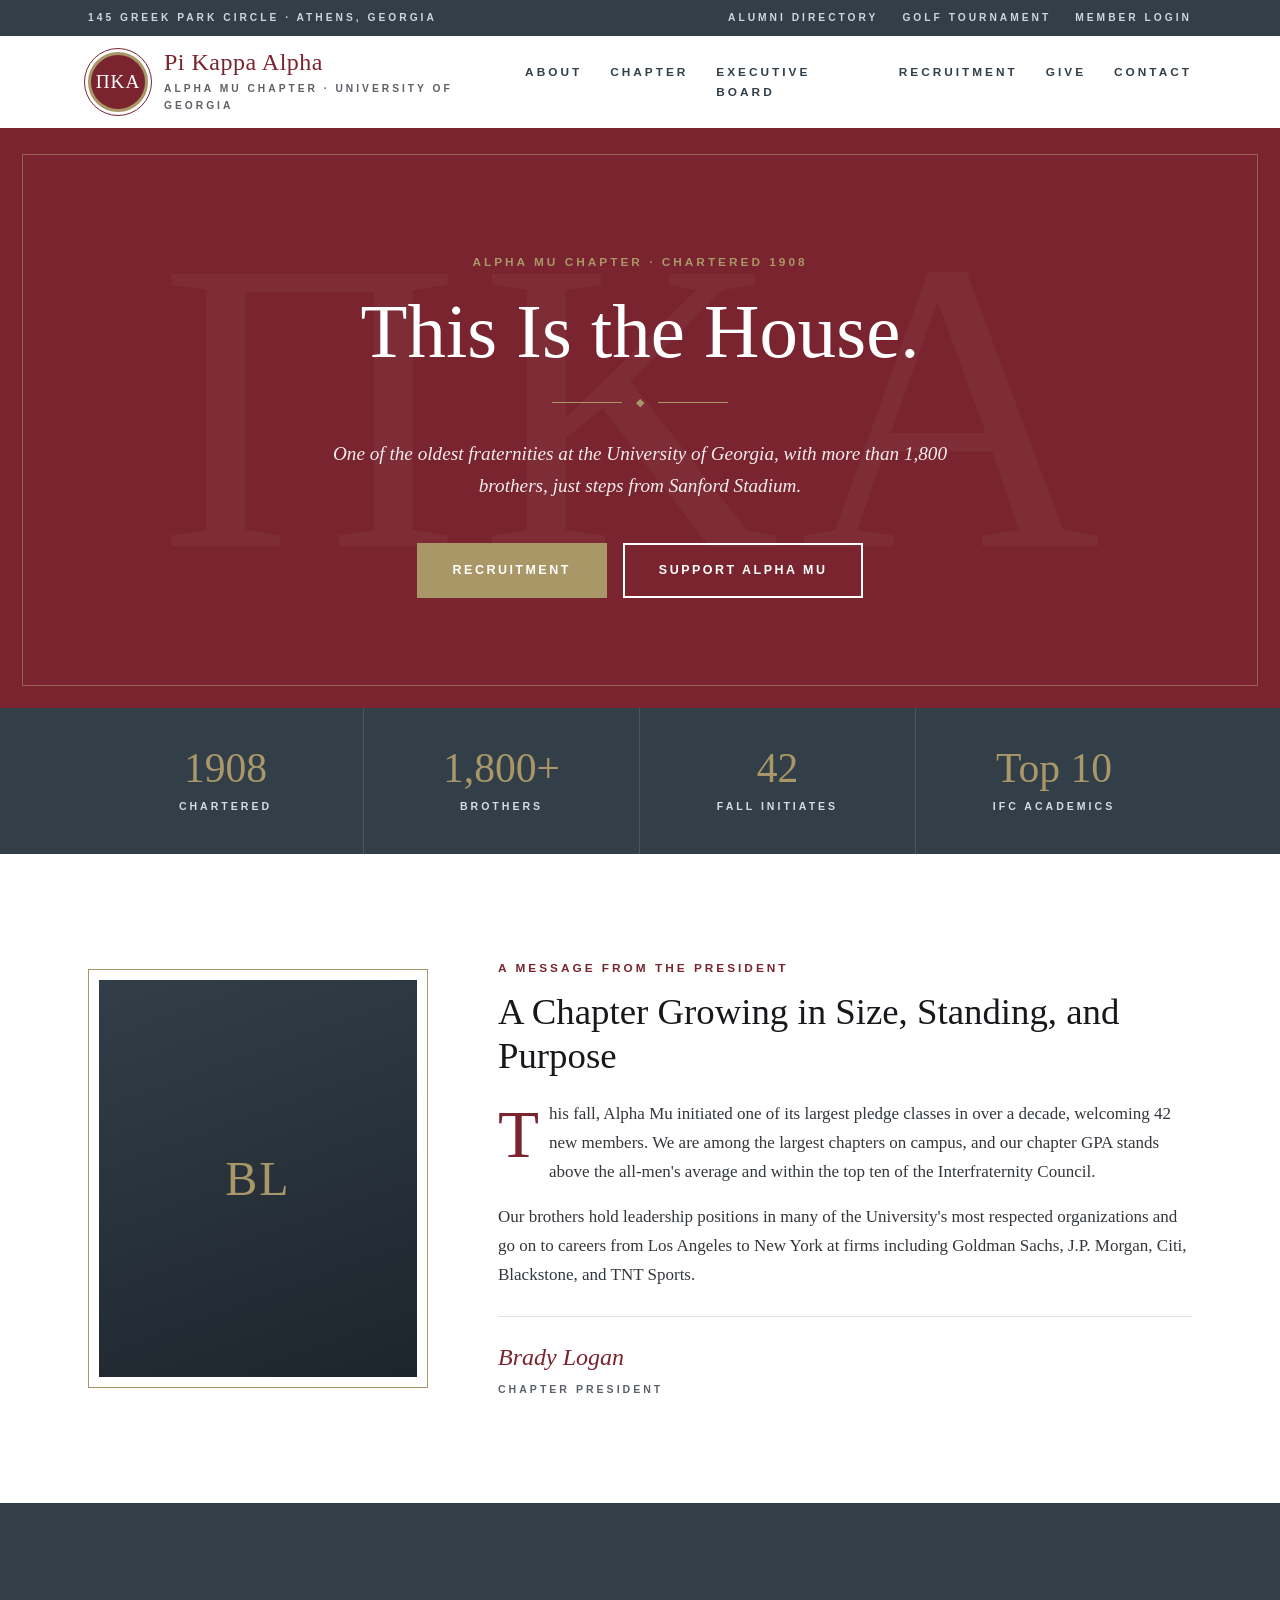
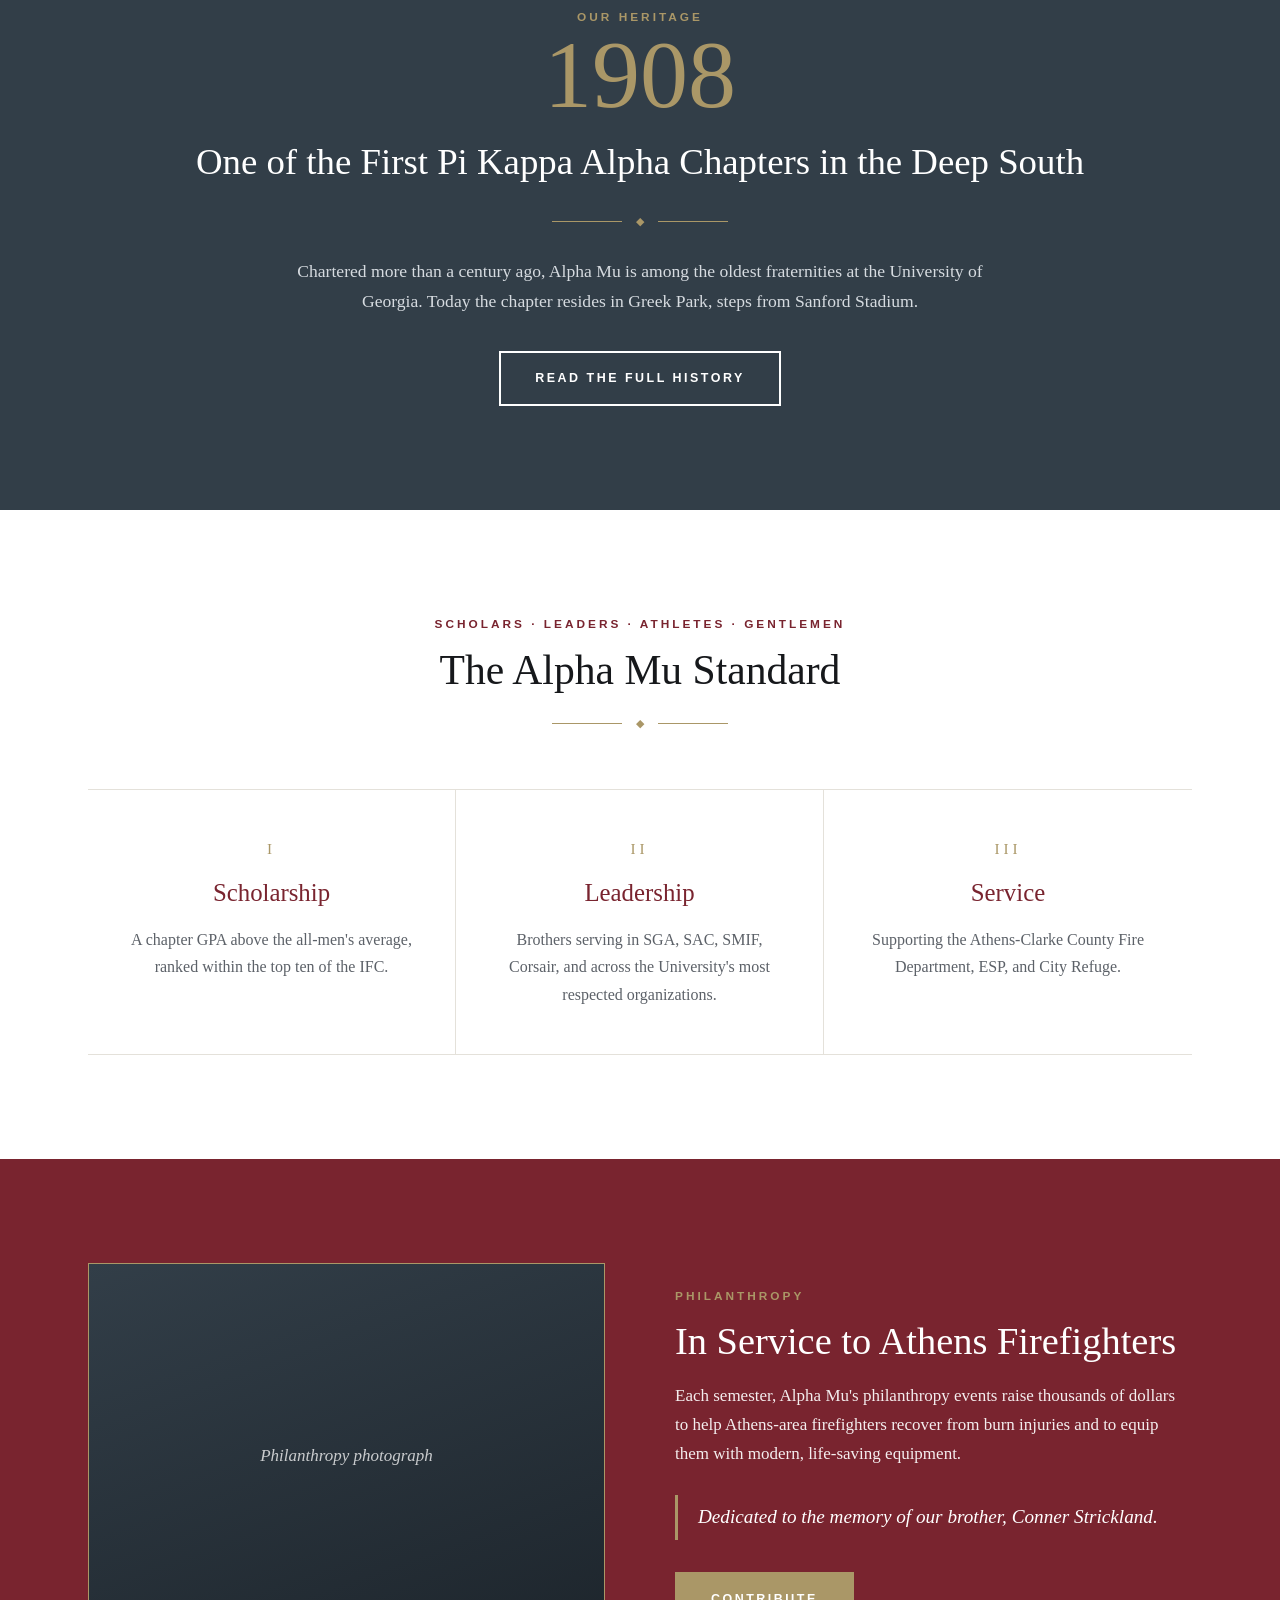
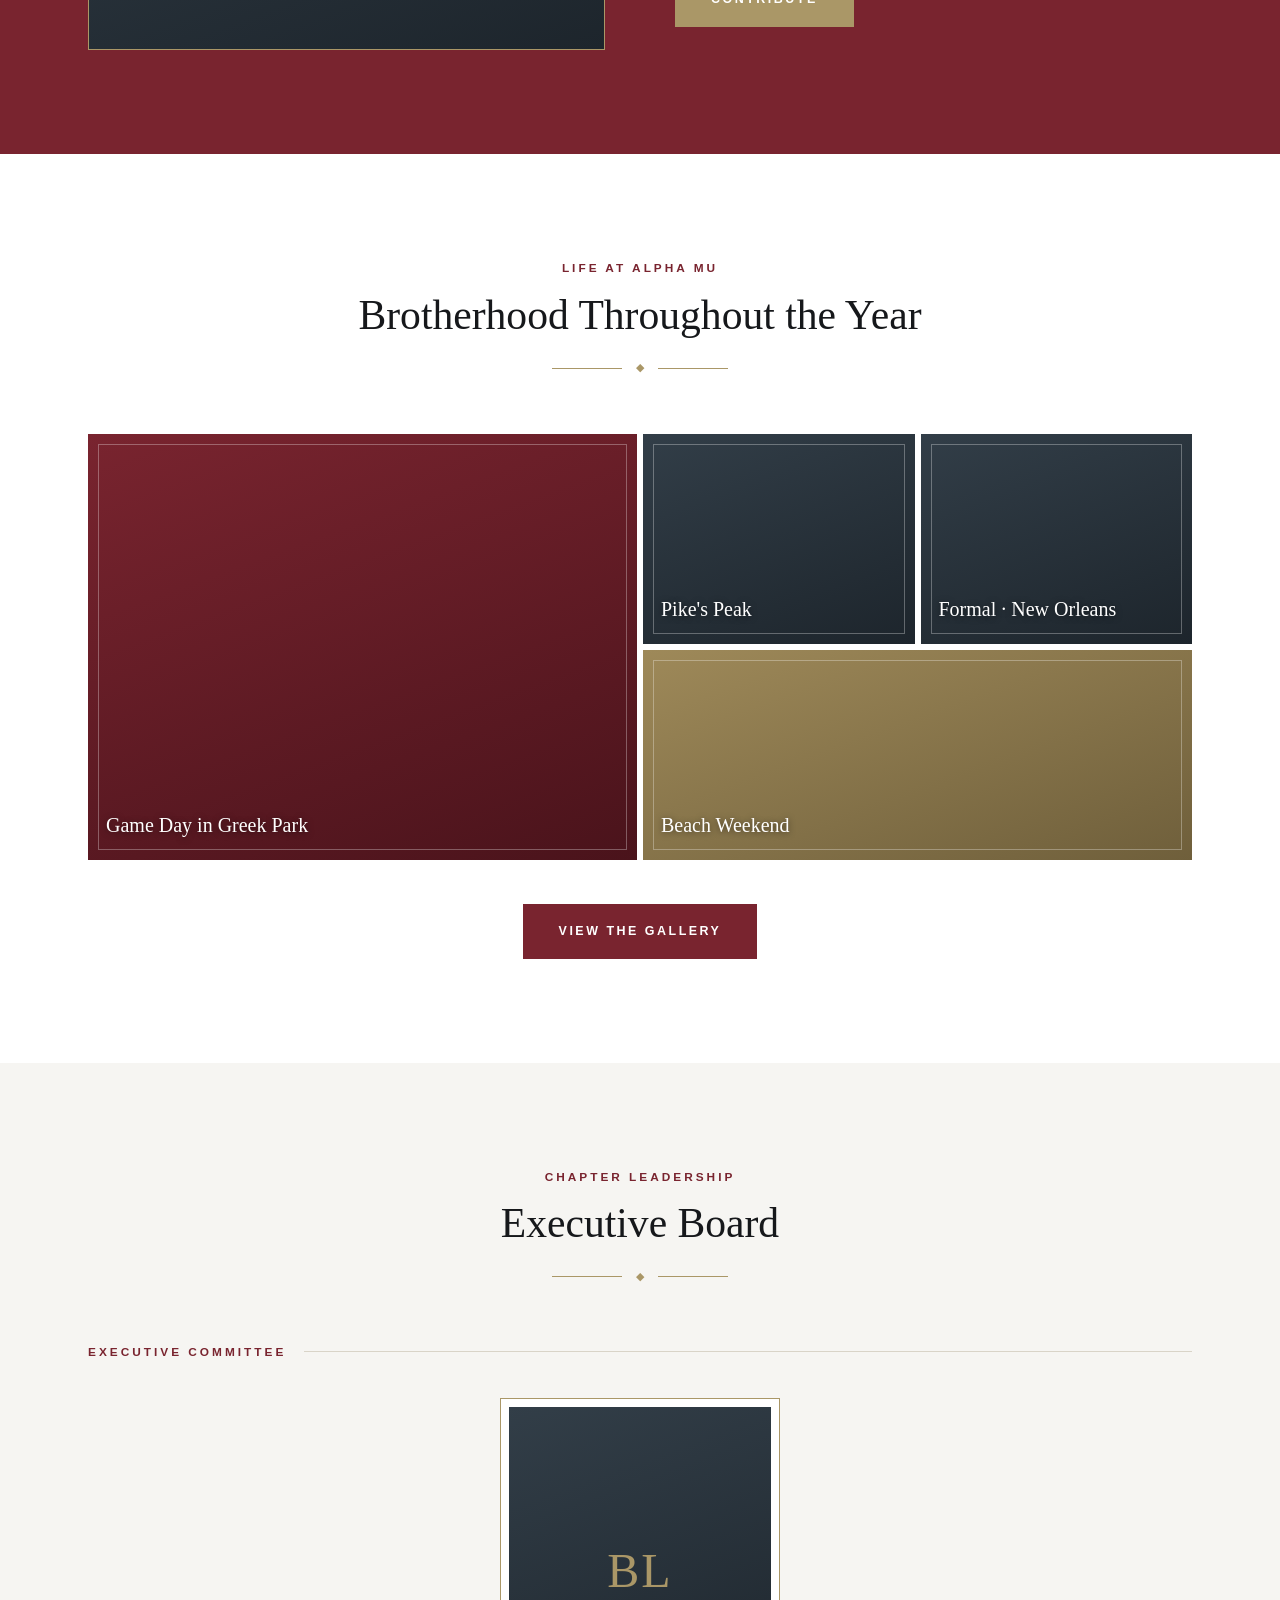
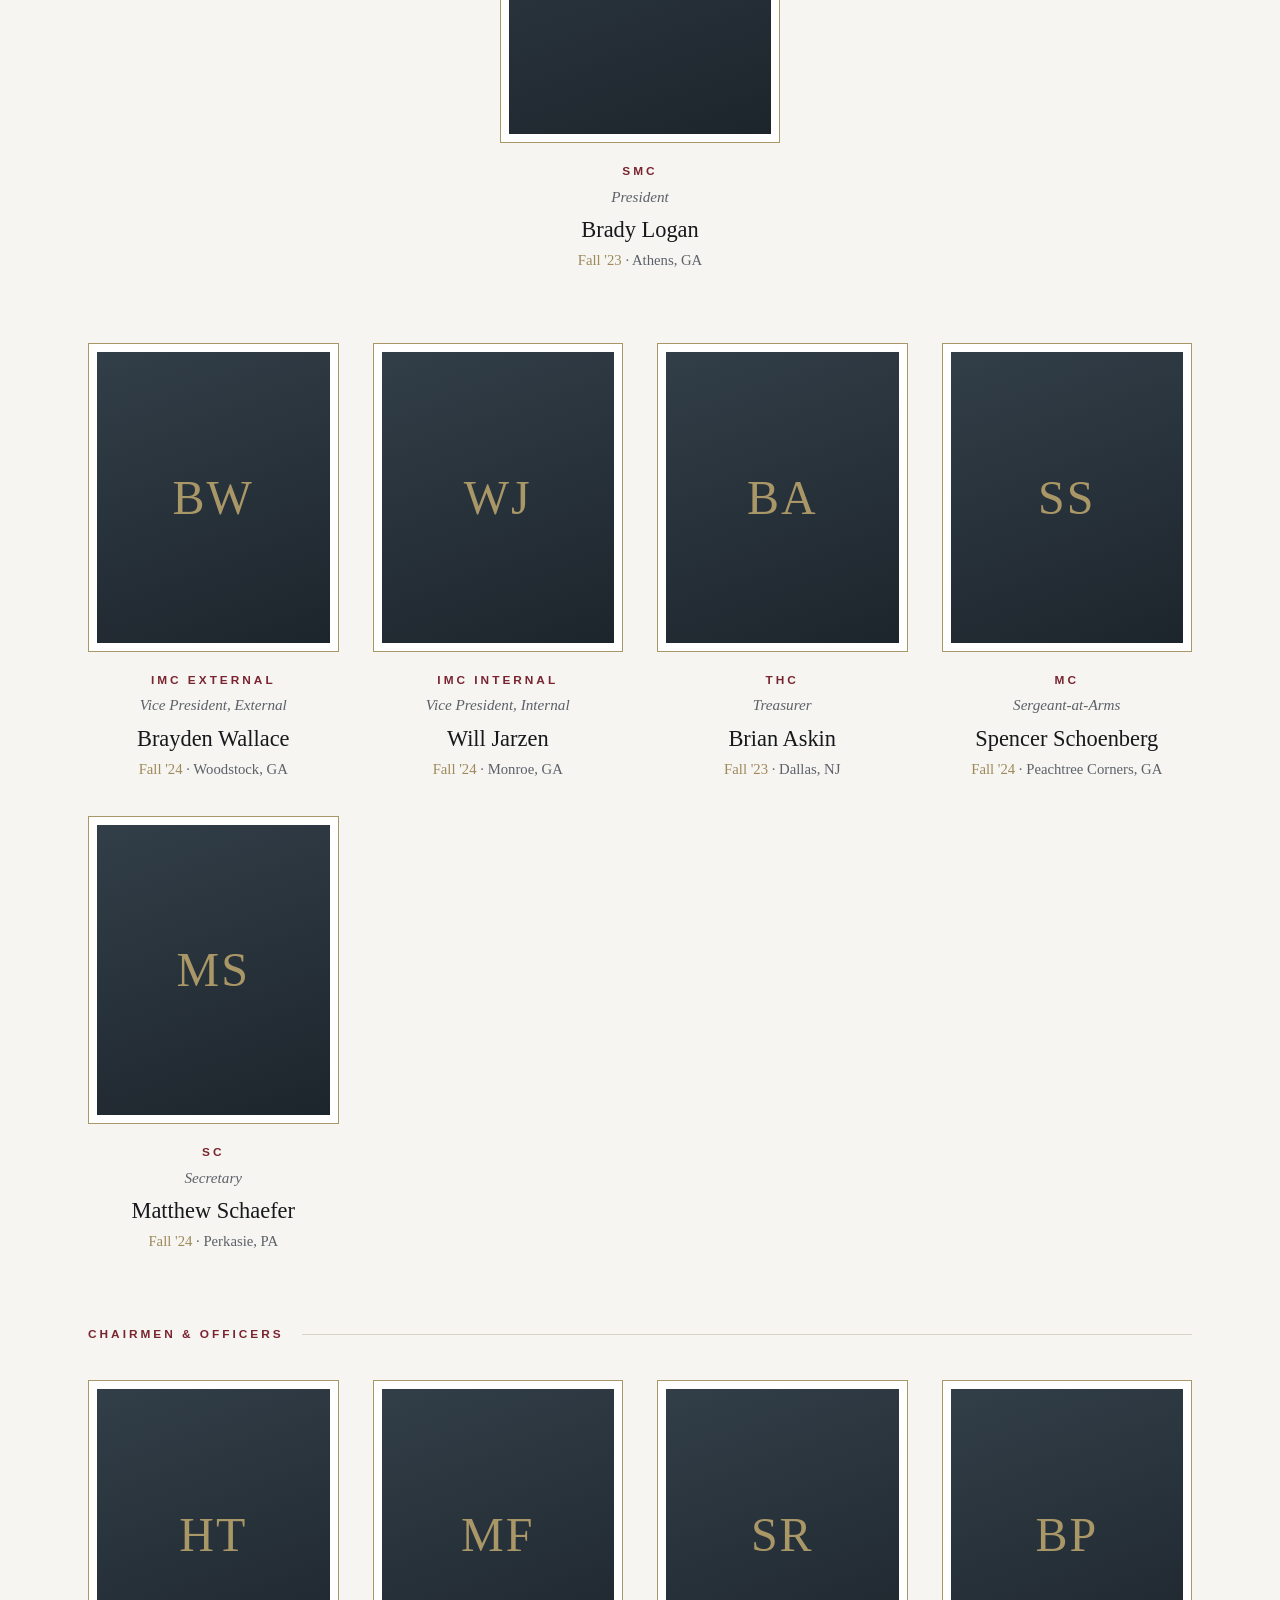
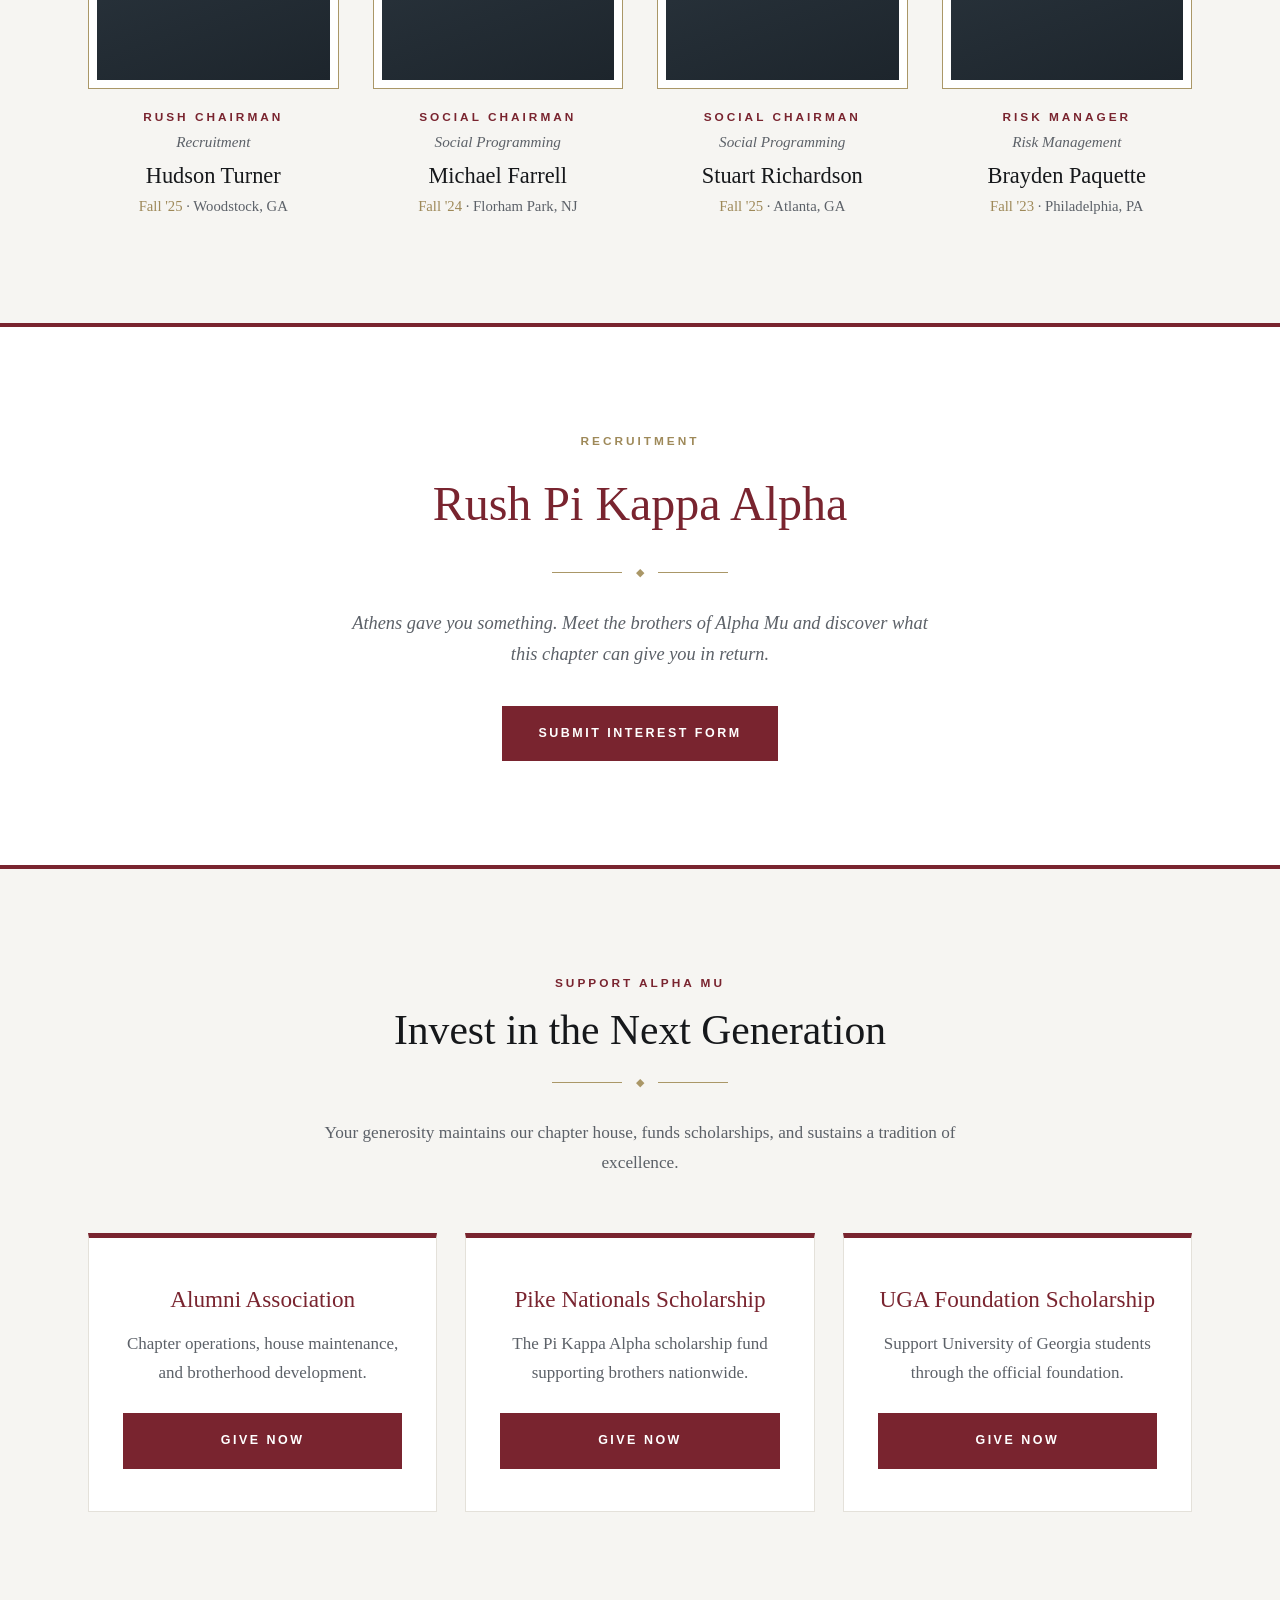
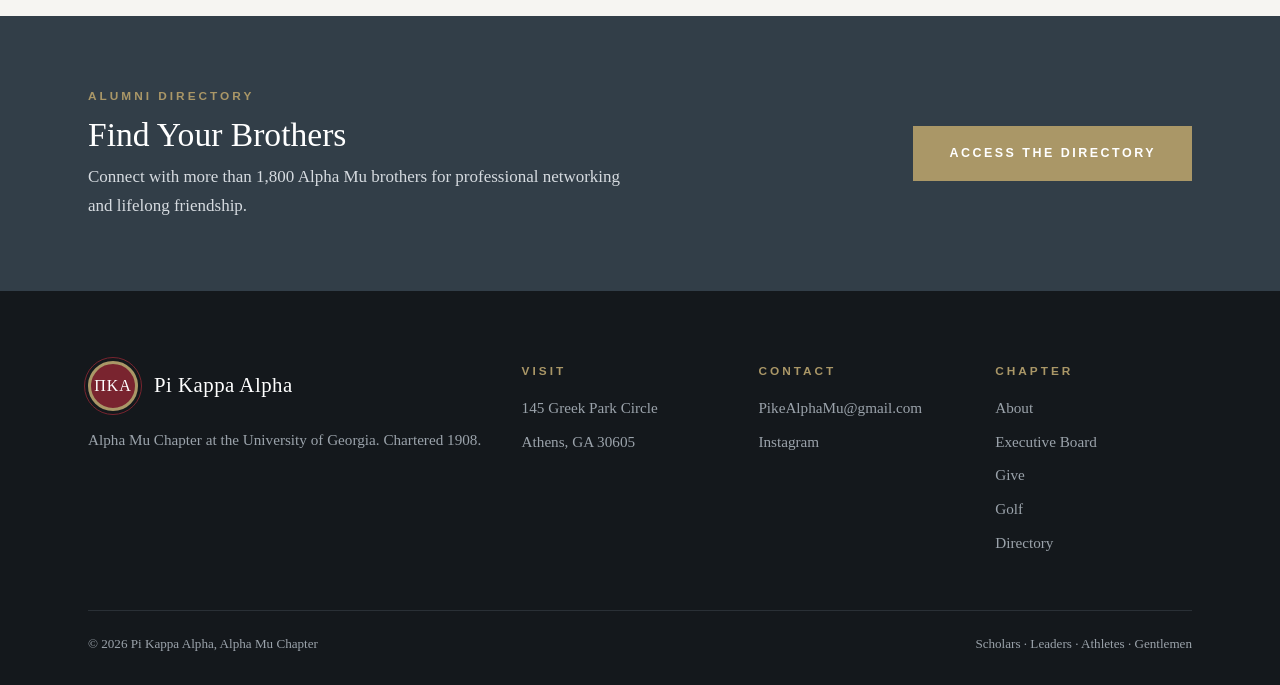
==== commit 0b528090: "Remove Noah Goldstein's officer details Removed Noah Goldstein's officer section from the HTML." ====
--- a/index.html
+++ b/index.html
@@ -359,10 +359,6 @@
         <div class="caps office">Risk Manager</div><span class="role">Risk Management</span>
         <h3>Brayden Paquette</h3><div class="meta"><b>Fall '23</b> · Philadelphia, PA</div>
       </div>
-      <div class="officer">
-        <div class="frame"><div class="photo"><span class="init">NG</span><img src="images/exec/noah-goldstein.jpg" alt="Noah Goldstein" onerror="this.remove()"></div></div>
-        <div class="caps office">VP of Member Development</div><span class="role">Membership Development</span>
-        <h3>Noah Goldstein</h3><div class="meta"><b>Fall '23</b> · Garnet Valley, PA</div>
       </div>
     </div>
   </div>
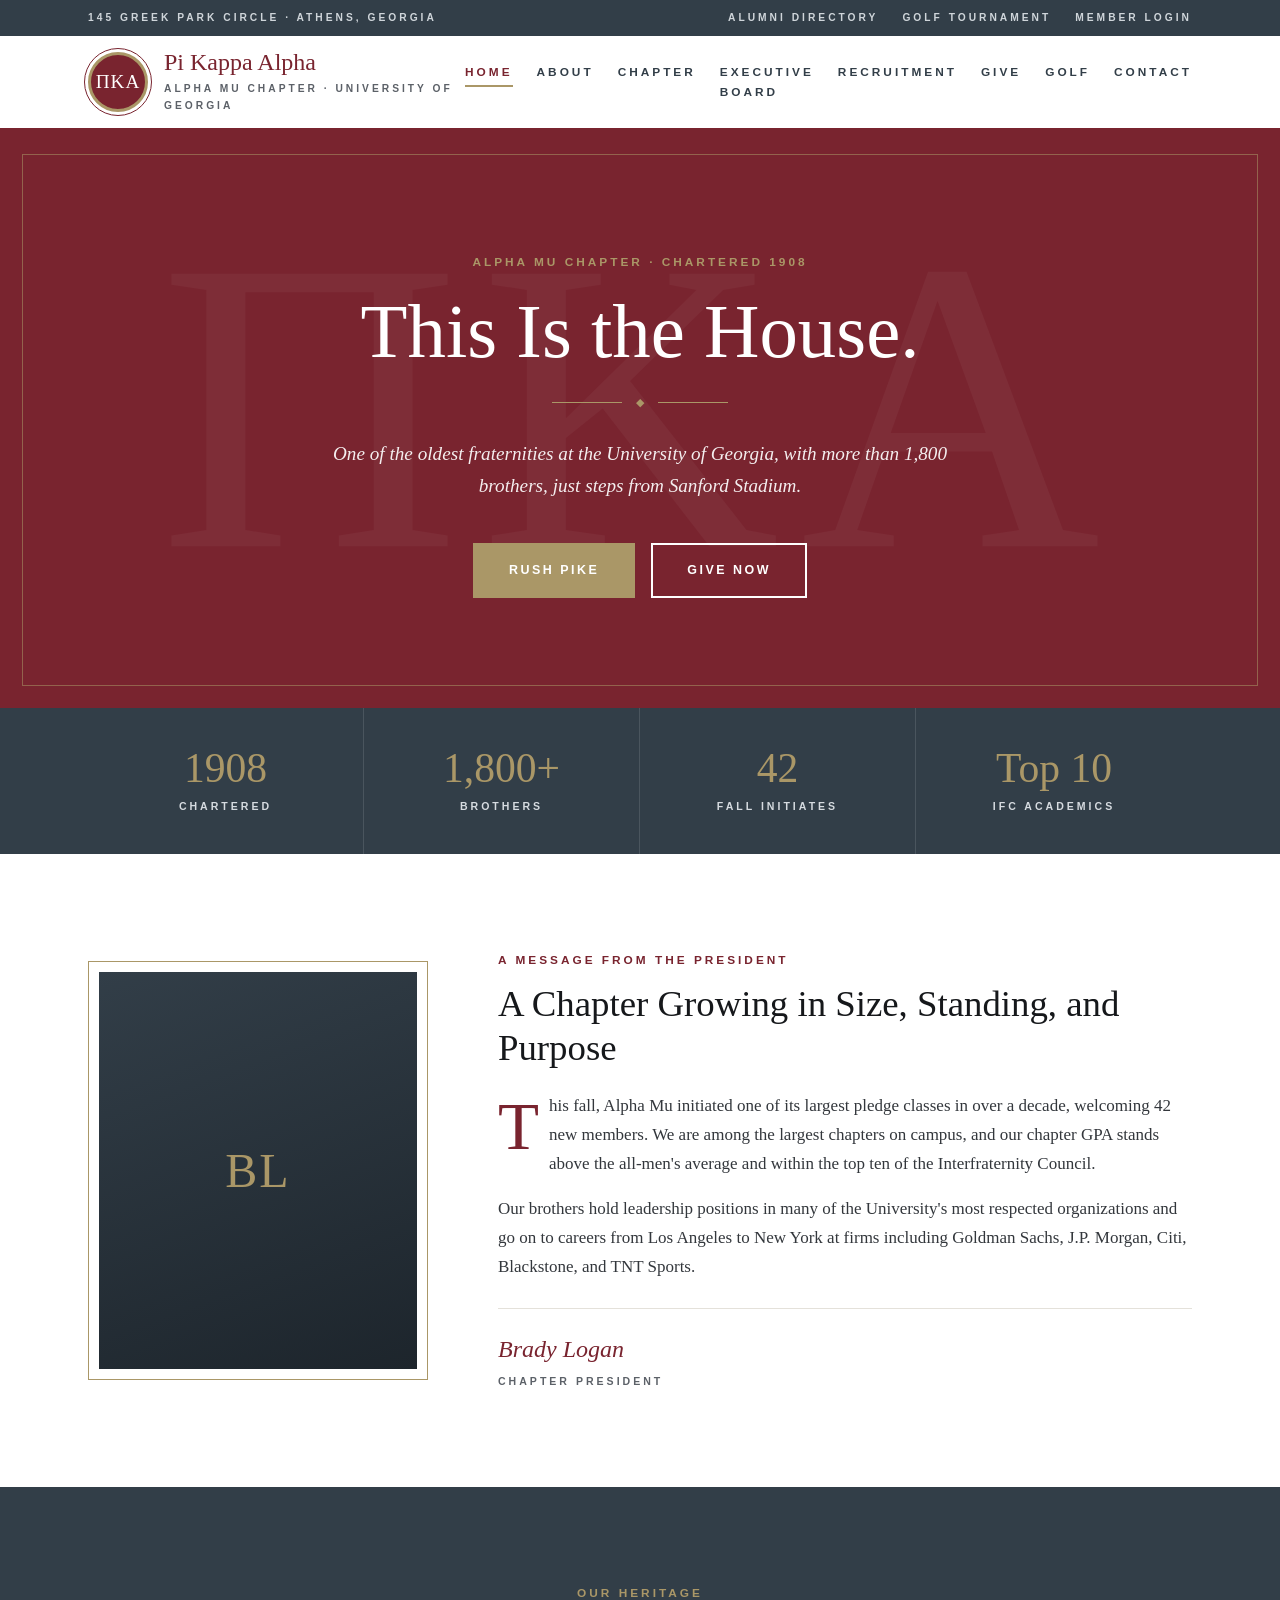
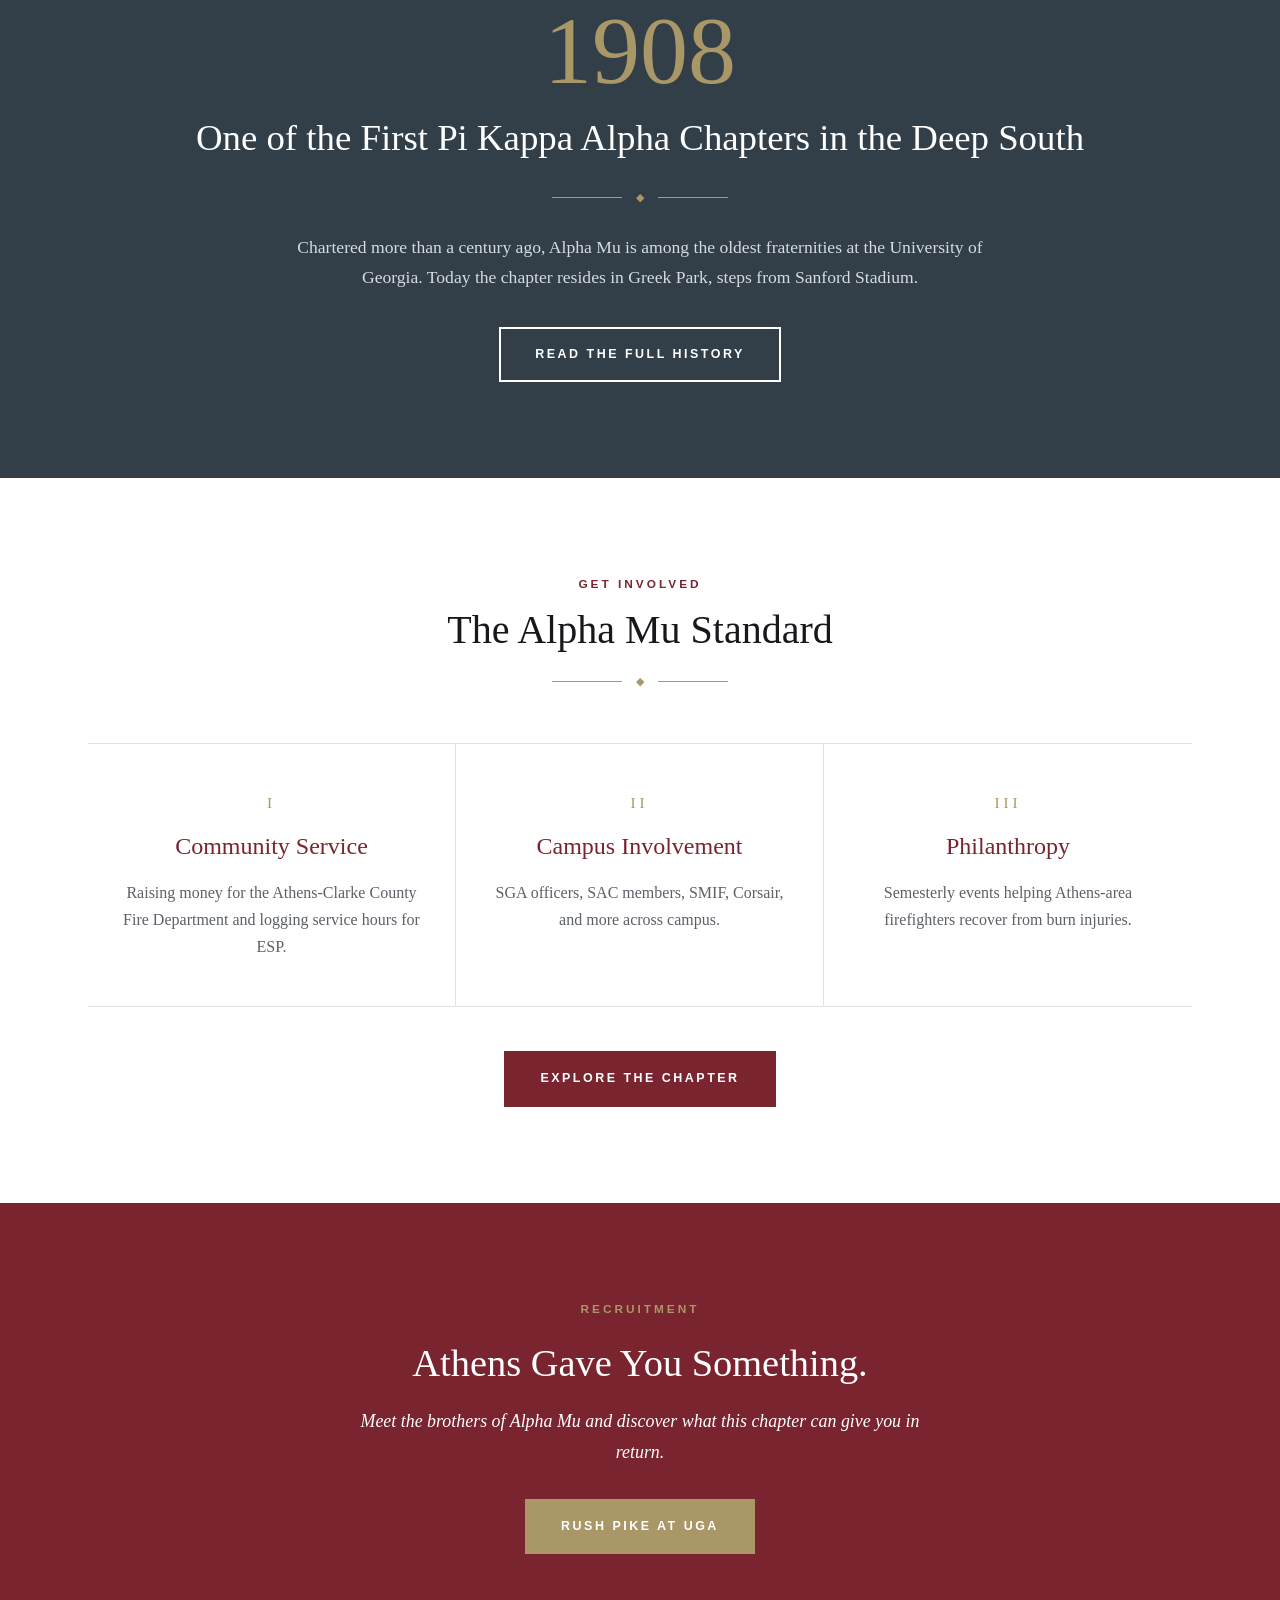
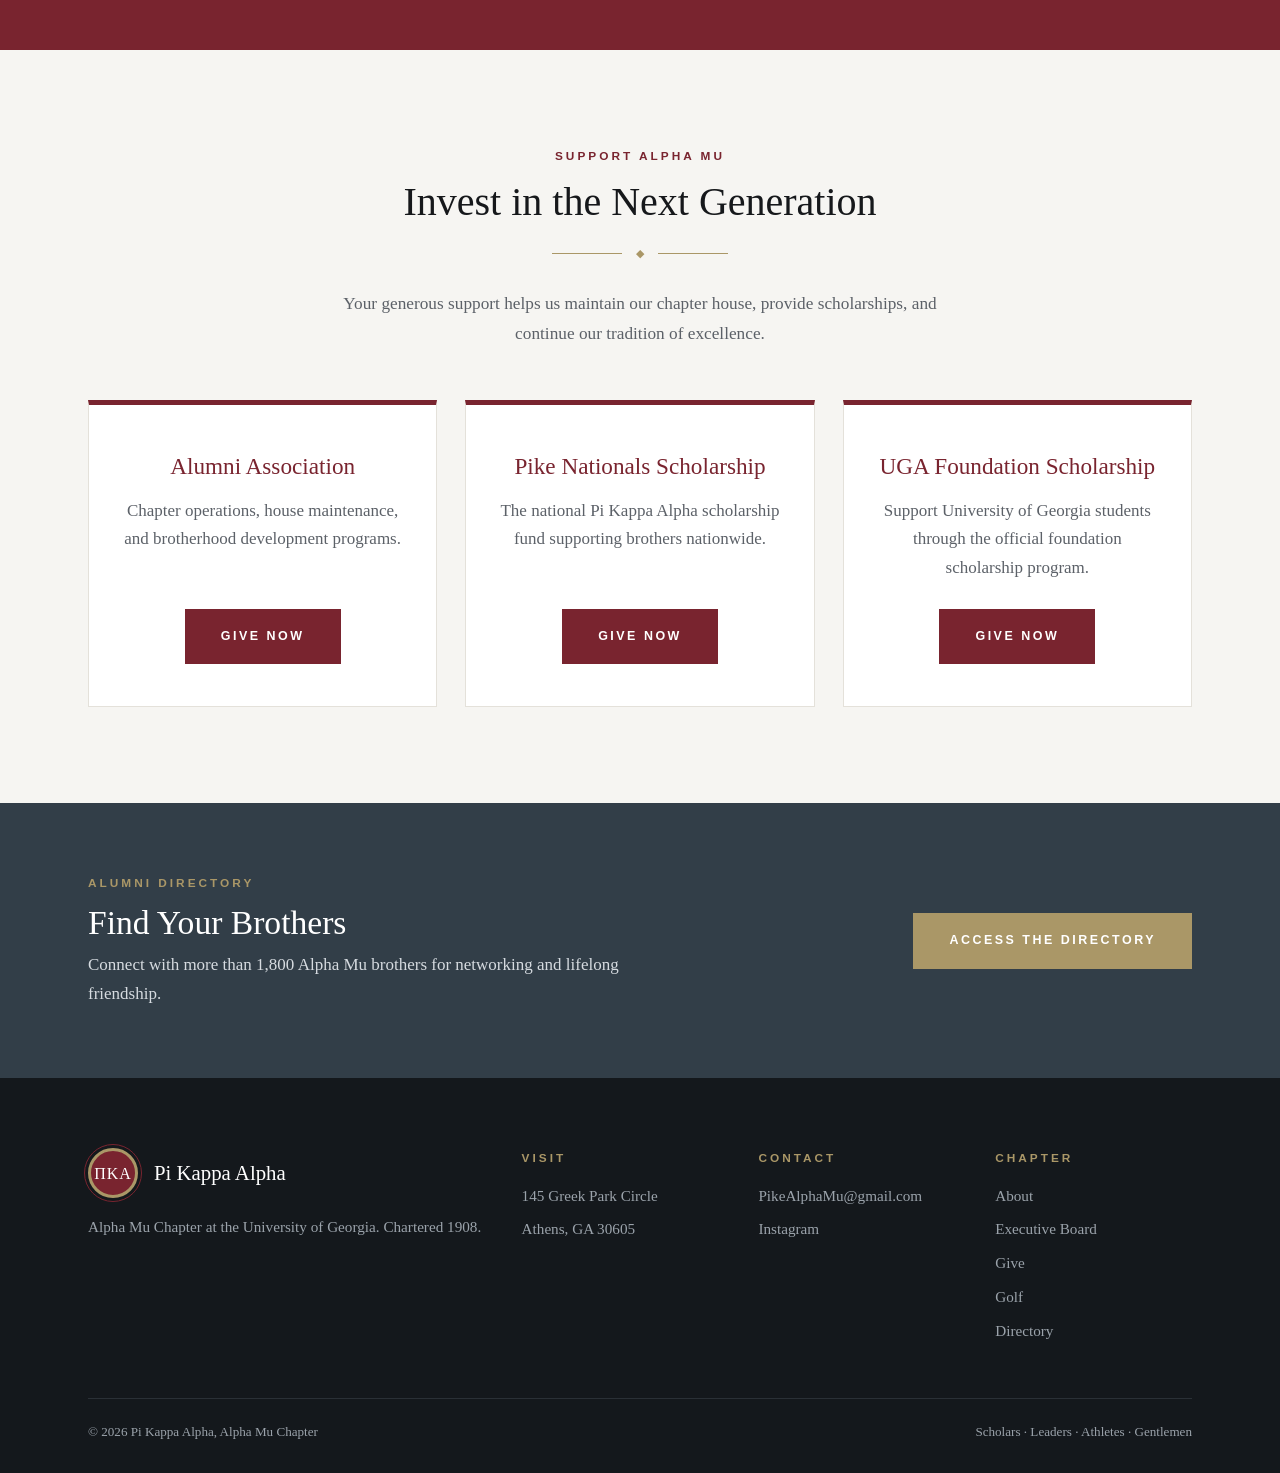
==== commit b8e0f305: "Add files via upload" ====
--- a/index.html
+++ b/index.html
@@ -3,212 +3,24 @@
 <head>
 <meta charset="UTF-8">
 <meta name="viewport" content="width=device-width, initial-scale=1.0">
-<title>Pi Kappa Alpha | Alpha Mu Chapter | University of Georgia</title>
+<title>Home | Pi Kappa Alpha, Alpha Mu Chapter at UGA</title>
 <meta name="description" content="Pi Kappa Alpha, Alpha Mu Chapter at the University of Georgia. Chartered 1908. 1,800+ brothers, steps from Sanford Stadium.">
-<style>
-:root{
-  --garnet:#79242F; --garnet-dk:#5A1A23; --gold:#AA9767; --gold-dk:#9E8959;
-  --navy:#323E48; --white:#FFFFFF; --ink:#16181b; --gray:#5c6168; --line:#e4e1da;
-}
-*{box-sizing:border-box;margin:0;padding:0}
-html{scroll-behavior:smooth;scroll-padding-top:100px}
-body{font-family:"Times New Roman",Times,serif;color:var(--ink);background:var(--white);line-height:1.7;font-size:17px}
-a{color:inherit;text-decoration:none}
-img{max-width:100%;display:block}
-.wrap{max-width:1160px;margin:0 auto;padding:0 28px}
-.caps{font-family:"Franklin Gothic Medium","Arial Narrow",Arial,sans-serif;text-transform:uppercase;letter-spacing:3px;font-size:.74rem;font-weight:600}
-.btn{display:inline-block;font-family:"Franklin Gothic Medium","Arial Narrow",Arial,sans-serif;text-transform:uppercase;letter-spacing:2.5px;font-size:.78rem;font-weight:600;padding:15px 34px;border:2px solid;transition:.2s}
-.btn-gold{background:var(--gold);border-color:var(--gold);color:var(--white)}
-.btn-gold:hover{background:var(--white);color:var(--garnet)}
-.btn-white{border-color:var(--white);color:var(--white)}
-.btn-white:hover{background:var(--white);color:var(--garnet)}
-.btn-garnet{background:var(--garnet);border-color:var(--garnet);color:var(--white)}
-.btn-garnet:hover{background:var(--white);color:var(--garnet)}
-.ornament{display:flex;align-items:center;justify-content:center;gap:14px;color:var(--gold);margin:18px 0 26px}
-.ornament::before,.ornament::after{content:"";width:70px;height:1px;background:currentColor}
-.ornament span{font-size:.7rem}
-
-/* UTILITY BAR */
-.util{background:var(--navy);color:#cfd5da}
-.util .wrap{display:flex;justify-content:space-between;height:36px;align-items:center;font-size:.64rem}
-.util a:hover{color:var(--gold)}
-.util div{display:flex;gap:24px}
-
-/* HEADER */
-header.top{position:sticky;top:0;z-index:50;background:var(--white);border-bottom:4px solid var(--garnet)}
-header.top .wrap{display:flex;align-items:center;justify-content:space-between;height:92px}
-.mark{display:flex;align-items:center;gap:16px}
-.seal{width:60px;height:60px;border-radius:50%;background:var(--garnet);border:3px solid var(--gold);outline:1px solid var(--garnet);outline-offset:3px;display:flex;align-items:center;justify-content:center;color:var(--white);font-size:1.2rem;letter-spacing:1px;flex-shrink:0}
-.mark .name{font-size:1.5rem;color:var(--garnet);line-height:1.1;letter-spacing:.5px}
-.mark .caps{color:var(--gray);font-size:.64rem;margin-top:4px}
-nav ul{display:flex;gap:28px;list-style:none}
-nav a{color:var(--navy);padding:6px 0;border-bottom:2px solid transparent}
-nav a:hover,nav a.active{color:var(--garnet);border-color:var(--gold)}
-.menu-btn{display:none;background:none;border:1px solid var(--garnet);color:var(--garnet);padding:10px 14px;cursor:pointer}
-
-/* HERO */
-.hero{background:var(--garnet);color:var(--white);text-align:center;padding:120px 0 110px;position:relative;overflow:hidden}
-.hero::before{content:"";position:absolute;inset:22px;border:1px solid rgba(170,151,103,.55);pointer-events:none}
-.hero::after{content:"ΠΚΑ";position:absolute;font-size:26rem;color:rgba(255,255,255,.04);top:50%;left:50%;transform:translate(-50%,-52%);white-space:nowrap;letter-spacing:20px}
-.hero > .wrap{position:relative;z-index:1}
-.hero .caps{color:var(--gold)}
-.hero h1{font-size:clamp(2.6rem,6.5vw,4.8rem);font-weight:normal;line-height:1.1;margin-top:18px}
-.hero p{font-size:1.2rem;font-style:italic;max-width:640px;margin:0 auto 40px;opacity:.92}
-.hero .btns{display:flex;gap:16px;justify-content:center;flex-wrap:wrap}
-
-/* STATS */
-.stats{background:var(--navy);color:var(--white)}
-.stats .wrap{display:grid;grid-template-columns:repeat(4,1fr)}
-.stat{text-align:center;padding:38px 10px;border-right:1px solid rgba(255,255,255,.12)}
-.stat:last-child{border-right:none}
-.stat b{display:block;font-size:2.6rem;font-weight:normal;color:var(--gold);line-height:1.1}
-.stat .caps{font-size:.66rem;color:#d6dbe0;margin-top:6px}
-
-/* GENERIC */
-section{padding:104px 0}
-.title{text-align:center;margin-bottom:56px}
-.title .caps{color:var(--garnet)}
-.title h2{font-size:2.6rem;font-weight:normal;color:var(--ink);margin-top:12px;line-height:1.2}
-.title p{max-width:640px;margin:0 auto;color:var(--gray);font-size:1.08rem}
-
-/* PRESIDENT */
-.letter{display:grid;grid-template-columns:340px 1fr;gap:70px;align-items:center}
-.frame{border:1px solid var(--gold);padding:10px;background:var(--white);transition:.25s}
-.photo{position:relative;aspect-ratio:4/5;overflow:hidden;background:linear-gradient(160deg,#323E48,#1d252c);display:flex;align-items:center;justify-content:center;color:rgba(255,255,255,.75);font-style:italic}
-.photo img{position:absolute;inset:0;width:100%;height:100%;object-fit:cover;object-position:top}
-.photo .init{font-size:3rem;color:var(--gold);letter-spacing:2px;font-style:normal}
-.letter .caps{color:var(--garnet)}
-.letter h2{font-size:2.3rem;font-weight:normal;line-height:1.2;margin:12px 0 22px}
-.letter p{color:#33373c;margin-bottom:16px}
-.drop::first-letter{float:left;font-size:4.2rem;line-height:.85;color:var(--garnet);padding:6px 10px 0 0}
-.sig{margin-top:26px;padding-top:20px;border-top:1px solid var(--line)}
-.sig em{font-size:1.5rem;color:var(--garnet)}
-.sig .caps{color:var(--gray);display:block;margin-top:4px;font-size:.66rem}
-
-/* HISTORY */
-.history{background:var(--navy);color:var(--white);text-align:center}
-.history .year{font-size:6rem;color:var(--gold);line-height:1}
-.history h2{font-size:2.3rem;font-weight:normal;margin-top:8px}
-.history p{max-width:720px;margin:0 auto 34px;color:#d6dbe0;font-size:1.1rem}
-
-/* PILLARS */
-.pillars{display:grid;grid-template-columns:repeat(3,1fr);border-top:1px solid var(--line);border-bottom:1px solid var(--line)}
-.pillar{padding:46px 38px;text-align:center;border-right:1px solid var(--line)}
-.pillar:last-child{border-right:none}
-.num{font-size:.95rem;color:var(--gold);letter-spacing:4px}
-.pillar h3{font-size:1.55rem;font-weight:normal;color:var(--garnet);margin:10px 0 12px}
-.pillar p{color:var(--gray);font-size:1rem}
-
-/* PHILANTHROPY */
-.phil{background:var(--garnet);color:var(--white)}
-.split{display:grid;grid-template-columns:1fr 1fr;gap:70px;align-items:center}
-.phil .photo{aspect-ratio:4/3;border:1px solid var(--gold)}
-.phil .caps{color:var(--gold)}
-.phil h2{font-size:2.4rem;font-weight:normal;margin:12px 0 18px;line-height:1.2}
-.phil p{opacity:.92;margin-bottom:18px}
-.memorial{border-left:3px solid var(--gold);padding:6px 0 6px 20px;font-style:italic;font-size:1.2rem;margin:26px 0 32px}
-
-/* GALLERY */
-.gallery{display:grid;grid-template-columns:repeat(4,1fr);grid-auto-rows:210px;gap:6px}
-.g{position:relative;display:flex;align-items:flex-end;padding:18px;color:var(--white);background:linear-gradient(160deg,#323E48,#1d252c);overflow:hidden}
-.g img{position:absolute;inset:0;width:100%;height:100%;object-fit:cover}
-.g:nth-child(1){grid-column:span 2;grid-row:span 2;background:linear-gradient(160deg,#79242F,#4a131b)}
-.g:nth-child(4){grid-column:span 2;background:linear-gradient(160deg,#9E8959,#6f5f3b)}
-.g::after{content:"";position:absolute;inset:10px;border:1px solid rgba(255,255,255,.3);z-index:1}
-.g span{font-size:1.25rem;position:relative;z-index:2;text-shadow:0 1px 6px rgba(0,0,0,.5)}
-
-/* EXECUTIVE BOARD */
-.exec{background:#f6f5f2}
-.group{margin-bottom:70px}
-.group:last-child{margin-bottom:0}
-.group-title{display:flex;align-items:center;gap:18px;margin-bottom:36px;color:var(--garnet)}
-.group-title::after{content:"";flex:1;height:1px;background:#d9d4c8}
-.board{display:grid;grid-template-columns:repeat(auto-fill,minmax(220px,1fr));gap:34px}
-.board.lead{grid-template-columns:repeat(auto-fit,minmax(240px,280px));justify-content:center}
-.officer{text-align:center}
-.officer .frame{padding:8px;margin-bottom:18px}
-.officer:hover .frame{border-color:var(--garnet);box-shadow:0 10px 26px rgba(121,36,47,.15)}
-.office{color:var(--garnet)}
-.role{display:block;font-style:italic;color:var(--gray);font-size:.95rem;margin:2px 0 8px}
-.officer h3{font-size:1.4rem;font-weight:normal;line-height:1.2}
-.meta{color:var(--gray);font-size:.92rem;margin-top:4px}
-.meta b{color:var(--gold-dk);font-weight:normal}
-
-/* RUSH */
-.rush{background:var(--white);text-align:center;border-top:4px solid var(--garnet);border-bottom:4px solid var(--garnet)}
-.rush h2{font-size:3rem;font-weight:normal;color:var(--garnet);margin-top:12px}
-.rush .caps{color:var(--gold-dk)}
-.rush p{max-width:600px;margin:0 auto 36px;font-size:1.15rem;font-style:italic;color:var(--gray)}
-
-/* GIVE */
-.give{background:#f6f5f2}
-.funds{display:grid;grid-template-columns:repeat(3,1fr);gap:28px}
-.fund{background:var(--white);border:1px solid var(--line);border-top:5px solid var(--garnet);padding:42px 34px;text-align:center;display:flex;flex-direction:column}
-.fund h3{font-size:1.45rem;font-weight:normal;color:var(--garnet);margin-bottom:10px}
-.fund p{color:var(--gray);flex:1;margin-bottom:26px}
-
-/* DIRECTORY */
-.dir{background:var(--navy);color:var(--white);padding:70px 0}
-.dir .wrap{display:flex;justify-content:space-between;align-items:center;gap:30px;flex-wrap:wrap}
-.dir h2{font-size:2.1rem;font-weight:normal}
-.dir .caps{color:var(--gold)}
-.dir p{color:#d6dbe0;max-width:560px}
-
-/* FOOTER */
-footer{background:#14181c;color:#9ba3ab;padding:70px 0 30px;font-size:.95rem}
-.fgrid{display:grid;grid-template-columns:2fr 1fr 1fr 1fr;gap:40px;margin-bottom:46px}
-footer .mark .name{color:var(--white);font-size:1.3rem}
-footer .caps{color:var(--gold);margin-bottom:14px;display:block}
-footer li{list-style:none;margin-bottom:8px}
-footer a:hover{color:var(--white)}
-.legal{border-top:1px solid #2a3036;padding-top:22px;display:flex;justify-content:space-between;flex-wrap:wrap;gap:10px;font-size:.82rem}
-
-@media(max-width:980px){
-  .menu-btn{display:block}
-  nav{display:none;position:absolute;top:100%;left:0;right:0;background:var(--white);border-bottom:4px solid var(--garnet)}
-  nav.open{display:block}
-  nav ul{flex-direction:column;gap:0;padding:10px 28px 20px}
-  nav li{border-bottom:1px solid var(--line)}
-  nav a{display:block;padding:14px 0;border:none}
-  .util div:last-child{display:none}
-  .stats .wrap{grid-template-columns:repeat(2,1fr)}
-  .stat:nth-child(2){border-right:none}
-  .letter,.split,.pillars,.funds,.fgrid{grid-template-columns:1fr}
-  .pillar{border-right:none;border-bottom:1px solid var(--line)}
-  .letter .frame{max-width:320px;margin:0 auto}
-  .gallery{grid-template-columns:repeat(2,1fr)}
-}
-@media(max-width:520px){
-  .mark .caps{display:none}
-  .mark .name{font-size:1.2rem}
-  .seal{width:48px;height:48px;font-size:1rem}
-  .stat b{font-size:2rem}
-  .gallery{grid-template-columns:1fr}
-  .g:nth-child(1),.g:nth-child(4){grid-column:span 1;grid-row:span 1}
-}
-</style>
+<link rel="stylesheet" href="styles.css">
 </head>
 <body>
 
 <div class="util"><div class="wrap caps">
   <div><span>145 Greek Park Circle · Athens, Georgia</span></div>
-  <div><a href="#directory">Alumni Directory</a><a href="#">Golf Tournament</a><a href="#">Member Login</a></div>
+  <div><a href="directory.html">Alumni Directory</a><a href="golf.html">Golf Tournament</a><a href="directory.html">Member Login</a></div>
 </div></div>
 
 <header class="top"><div class="wrap">
-  <a href="#" class="mark">
+  <a href="index.html" class="mark">
     <div class="seal">ΠΚΑ</div>
     <div><div class="name">Pi Kappa Alpha</div><div class="caps">Alpha Mu Chapter · University of Georgia</div></div>
   </a>
   <button class="menu-btn caps" type="button" aria-expanded="false" aria-controls="mainnav">Menu</button>
-  <nav id="mainnav"><ul class="caps">
-    <li><a href="#about">About</a></li>
-    <li><a href="#chapter">Chapter</a></li>
-    <li><a href="#exec">Executive Board</a></li>
-    <li><a href="#rush">Recruitment</a></li>
-    <li><a href="#give">Give</a></li>
-    <li><a href="#contact">Contact</a></li>
-  </ul></nav>
+  <nav id="mainnav"><ul class="caps"><li><a href="index.html" class="active">Home</a></li><li><a href="about.html">About</a></li><li><a href="chapter.html">Chapter</a></li><li><a href="executive-board.html">Executive Board</a></li><li><a href="recruitment.html">Recruitment</a></li><li><a href="give.html">Give</a></li><li><a href="golf.html">Golf</a></li><li><a href="contact.html">Contact</a></li></ul></nav>
 </div></header>
 
 <section class="hero"><div class="wrap">
@@ -216,10 +28,7 @@
   <h1>This Is the House.</h1>
   <div class="ornament"><span>◆</span></div>
   <p>One of the oldest fraternities at the University of Georgia, with more than 1,800 brothers, just steps from Sanford Stadium.</p>
-  <div class="btns">
-    <a href="#rush" class="btn btn-gold">Recruitment</a>
-    <a href="#give" class="btn btn-white">Support Alpha Mu</a>
-  </div>
+  <div class="btns"><a href="recruitment.html" class="btn btn-gold">Rush Pike</a><a href="give.html" class="btn btn-white">Give Now</a></div>
 </div></section>
 
 <div class="stats"><div class="wrap">
@@ -229,7 +38,7 @@
   <div class="stat"><b>Top 10</b><div class="caps">IFC Academics</div></div>
 </div></div>
 
-<section id="about"><div class="wrap letter">
+<section><div class="wrap letter">
   <div class="frame"><div class="photo"><span class="init">BL</span><img src="images/exec/brady-logan.jpg" alt="Brady Logan" onerror="this.remove()"></div></div>
   <div>
     <div class="caps">A Message from the President</div>
@@ -240,192 +49,58 @@
   </div>
 </div></section>
 
-<section class="history"><div class="wrap">
+<section class="dark"><div class="wrap center">
   <div class="caps" style="color:var(--gold)">Our Heritage</div>
   <div class="year">1908</div>
-  <h2>One of the First Pi Kappa Alpha Chapters in the Deep South</h2>
+  <h2 style="font-size:2.3rem;font-weight:normal;margin-top:8px">One of the First Pi Kappa Alpha Chapters in the Deep South</h2>
   <div class="ornament"><span>◆</span></div>
-  <p>Chartered more than a century ago, Alpha Mu is among the oldest fraternities at the University of Georgia. Today the chapter resides in Greek Park, steps from Sanford Stadium.</p>
-  <a href="#" class="btn btn-white">Read the Full History</a>
+  <p style="max-width:720px;margin:0 auto 34px;color:#d6dbe0;font-size:1.1rem">Chartered more than a century ago, Alpha Mu is among the oldest fraternities at the University of Georgia. Today the chapter resides in Greek Park, steps from Sanford Stadium.</p>
+  <a href="about.html" class="btn btn-white">Read the Full History</a>
 </div></section>
 
-<section id="chapter"><div class="wrap">
-  <div class="title">
-    <div class="caps">Scholars · Leaders · Athletes · Gentlemen</div>
-    <h2>The Alpha Mu Standard</h2>
-    <div class="ornament"><span>◆</span></div>
+<section><div class="wrap">
+  <div class="title"><div class="caps">Get Involved</div><h2>The Alpha Mu Standard</h2><div class="ornament"><span>◆</span></div></div>
+  <div class="pillars">
+    <div class="pillar"><div class="num">I</div><h3>Community Service</h3><p>Raising money for the Athens-Clarke County Fire Department and logging service hours for ESP.</p></div>
+    <div class="pillar"><div class="num">II</div><h3>Campus Involvement</h3><p>SGA officers, SAC members, SMIF, Corsair, and more across campus.</p></div>
+    <div class="pillar"><div class="num">III</div><h3>Philanthropy</h3><p>Semesterly events helping Athens-area firefighters recover from burn injuries.</p></div>
   </div>
-  <div class="pillars">
-    <div class="pillar"><div class="num">I</div><h3>Scholarship</h3><p>A chapter GPA above the all-men's average, ranked within the top ten of the IFC.</p></div>
-    <div class="pillar"><div class="num">II</div><h3>Leadership</h3><p>Brothers serving in SGA, SAC, SMIF, Corsair, and across the University's most respected organizations.</p></div>
-    <div class="pillar"><div class="num">III</div><h3>Service</h3><p>Supporting the Athens-Clarke County Fire Department, ESP, and City Refuge.</p></div>
+  <div class="center mt"><a href="chapter.html" class="btn btn-garnet">Explore the Chapter</a></div>
+</div></section>
+
+<section class="garnet"><div class="wrap cta">
+  <div class="caps">Recruitment</div>
+  <h2>Athens Gave You Something.</h2>
+  <p>Meet the brothers of Alpha Mu and discover what this chapter can give you in return.</p>
+  <a href="recruitment.html" class="btn btn-gold">Rush Pike at UGA</a>
+</div></section>
+
+<section class="soft"><div class="wrap">
+  <div class="title"><div class="caps">Support Alpha Mu</div><h2>Invest in the Next Generation</h2><div class="ornament"><span>◆</span></div><p>Your generous support helps us maintain our chapter house, provide scholarships, and continue our tradition of excellence.</p></div>
+  <div class="cards">
+    <div class="card"><h3>Alumni Association</h3><p>Chapter operations, house maintenance, and brotherhood development programs.</p><a href="#" class="btn btn-garnet">Give Now</a></div>
+    <div class="card"><h3>Pike Nationals Scholarship</h3><p>The national Pi Kappa Alpha scholarship fund supporting brothers nationwide.</p><a href="#" class="btn btn-garnet">Give Now</a></div>
+    <div class="card"><h3>UGA Foundation Scholarship</h3><p>Support University of Georgia students through the official foundation scholarship program.</p><a href="#" class="btn btn-garnet">Give Now</a></div>
   </div>
 </div></section>
 
-<section class="phil"><div class="wrap split">
-  <div class="photo">Philanthropy photograph<img src="images/philanthropy.jpg" alt="Alpha Mu philanthropy event" onerror="this.remove()"></div>
-  <div>
-    <div class="caps">Philanthropy</div>
-    <h2>In Service to Athens Firefighters</h2>
-    <p>Each semester, Alpha Mu's philanthropy events raise thousands of dollars to help Athens-area firefighters recover from burn injuries and to equip them with modern, life-saving equipment.</p>
-    <div class="memorial">Dedicated to the memory of our brother, Conner Strickland.</div>
-    <a href="#give" class="btn btn-gold">Contribute</a>
-  </div>
+<section class="dark" style="padding:70px 0"><div class="wrap" style="display:flex;justify-content:space-between;align-items:center;gap:30px;flex-wrap:wrap">
+  <div><div class="caps" style="color:var(--gold)">Alumni Directory</div><h2 style="font-size:2.1rem;font-weight:normal">Find Your Brothers</h2><p style="color:#d6dbe0;max-width:560px">Connect with more than 1,800 Alpha Mu brothers for networking and lifelong friendship.</p></div>
+  <a href="directory.html" class="btn btn-gold">Access the Directory</a>
 </div></section>
 
-<section><div class="wrap">
-  <div class="title">
-    <div class="caps">Life at Alpha Mu</div>
-    <h2>Brotherhood Throughout the Year</h2>
-    <div class="ornament"><span>◆</span></div>
-  </div>
-  <div class="gallery">
-    <div class="g"><img src="images/gallery/tailgate.jpg" alt="" onerror="this.remove()"><span>Game Day in Greek Park</span></div>
-    <div class="g"><img src="images/gallery/pikes-peak.jpg" alt="" onerror="this.remove()"><span>Pike's Peak</span></div>
-    <div class="g"><img src="images/gallery/formal.jpg" alt="" onerror="this.remove()"><span>Formal · New Orleans</span></div>
-    <div class="g"><img src="images/gallery/beach-weekend.jpg" alt="" onerror="this.remove()"><span>Beach Weekend</span></div>
-  </div>
-  <div style="text-align:center;margin-top:44px"><a href="#" class="btn btn-garnet">View the Gallery</a></div>
-</div></section>
-
-<section id="exec" class="exec"><div class="wrap">
-  <div class="title">
-    <div class="caps">Chapter Leadership</div>
-    <h2>Executive Board</h2>
-    <div class="ornament"><span>◆</span></div>
-  </div>
-
-  <div class="group">
-    <div class="group-title"><span class="caps">Executive Committee</span></div>
-    <div class="board lead">
-      <div class="officer">
-        <div class="frame"><div class="photo"><span class="init">BL</span><img src="images/exec/brady-logan.jpg" alt="Brady Logan" onerror="this.remove()"></div></div>
-        <div class="caps office">SMC</div><span class="role">President</span>
-        <h3>Brady Logan</h3><div class="meta"><b>Fall '23</b> · Athens, GA</div>
-      </div>
-    </div>
-  </div>
-
-  <div class="group">
-    <div class="board">
-      <div class="officer">
-        <div class="frame"><div class="photo"><span class="init">BW</span><img src="images/exec/brayden-wallace.jpg" alt="Brayden Wallace" onerror="this.remove()"></div></div>
-        <div class="caps office">IMC External</div><span class="role">Vice President, External</span>
-        <h3>Brayden Wallace</h3><div class="meta"><b>Fall '24</b> · Woodstock, GA</div>
-      </div>
-      <div class="officer">
-        <div class="frame"><div class="photo"><span class="init">WJ</span><img src="images/exec/will-jarzen.jpg" alt="Will Jarzen" onerror="this.remove()"></div></div>
-        <div class="caps office">IMC Internal</div><span class="role">Vice President, Internal</span>
-        <h3>Will Jarzen</h3><div class="meta"><b>Fall '24</b> · Monroe, GA</div>
-      </div>
-      <div class="officer">
-        <div class="frame"><div class="photo"><span class="init">BA</span><img src="images/exec/brian-askin.jpg" alt="Brian Askin" onerror="this.remove()"></div></div>
-        <div class="caps office">THC</div><span class="role">Treasurer</span>
-        <h3>Brian Askin</h3><div class="meta"><b>Fall '23</b> · Dallas, NJ</div>
-      </div>
-      <div class="officer">
-        <div class="frame"><div class="photo"><span class="init">SS</span><img src="images/exec/spencer-schoenberg.jpg" alt="Spencer Schoenberg" onerror="this.remove()"></div></div>
-        <div class="caps office">MC</div><span class="role">Sergeant-at-Arms</span>
-        <h3>Spencer Schoenberg</h3><div class="meta"><b>Fall '24</b> · Peachtree Corners, GA</div>
-      </div>
-      <div class="officer">
-        <div class="frame"><div class="photo"><span class="init">MS</span><img src="images/exec/matthew-schaefer.jpg" alt="Matthew Schaefer" onerror="this.remove()"></div></div>
-        <div class="caps office">SC</div><span class="role">Secretary</span>
-        <h3>Matthew Schaefer</h3><div class="meta"><b>Fall '24</b> · Perkasie, PA</div>
-      </div>
-    </div>
-  </div>
-
-  <div class="group">
-    <div class="group-title"><span class="caps">Chairmen &amp; Officers</span></div>
-    <div class="board">
-      <div class="officer">
-        <div class="frame"><div class="photo"><span class="init">HT</span><img src="images/exec/hudson-turner.jpg" alt="Hudson Turner" onerror="this.remove()"></div></div>
-        <div class="caps office">Rush Chairman</div><span class="role">Recruitment</span>
-        <h3>Hudson Turner</h3><div class="meta"><b>Fall '25</b> · Woodstock, GA</div>
-      </div>
-      <div class="officer">
-        <div class="frame"><div class="photo"><span class="init">MF</span><img src="images/exec/michael-farrell.jpg" alt="Michael Farrell" onerror="this.remove()"></div></div>
-        <div class="caps office">Social Chairman</div><span class="role">Social Programming</span>
-        <h3>Michael Farrell</h3><div class="meta"><b>Fall '24</b> · Florham Park, NJ</div>
-      </div>
-      <div class="officer">
-        <div class="frame"><div class="photo"><span class="init">SR</span><img src="images/exec/stuart-richardson.jpg" alt="Stuart Richardson" onerror="this.remove()"></div></div>
-        <div class="caps office">Social Chairman</div><span class="role">Social Programming</span>
-        <h3>Stuart Richardson</h3><div class="meta"><b>Fall '25</b> · Atlanta, GA</div>
-      </div>
-      <div class="officer">
-        <div class="frame"><div class="photo"><span class="init">BP</span><img src="images/exec/brayden-paquette.jpg" alt="Brayden Paquette" onerror="this.remove()"></div></div>
-        <div class="caps office">Risk Manager</div><span class="role">Risk Management</span>
-        <h3>Brayden Paquette</h3><div class="meta"><b>Fall '23</b> · Philadelphia, PA</div>
-      </div>
-      </div>
-    </div>
-  </div>
-</div></section>
-
-<section id="rush" class="rush"><div class="wrap">
-  <div class="caps">Recruitment</div>
-  <h2>Rush Pi Kappa Alpha</h2>
-  <div class="ornament"><span>◆</span></div>
-  <p>Athens gave you something. Meet the brothers of Alpha Mu and discover what this chapter can give you in return.</p>
-  <a href="#" class="btn btn-garnet">Submit Interest Form</a>
-</div></section>
-
-<section id="give" class="give"><div class="wrap">
-  <div class="title">
-    <div class="caps">Support Alpha Mu</div>
-    <h2>Invest in the Next Generation</h2>
-    <div class="ornament"><span>◆</span></div>
-    <p>Your generosity maintains our chapter house, funds scholarships, and sustains a tradition of excellence.</p>
-  </div>
-  <div class="funds">
-    <div class="fund"><h3>Alumni Association</h3><p>Chapter operations, house maintenance, and brotherhood development.</p><a href="#" class="btn btn-garnet">Give Now</a></div>
-    <div class="fund"><h3>Pike Nationals Scholarship</h3><p>The Pi Kappa Alpha scholarship fund supporting brothers nationwide.</p><a href="#" class="btn btn-garnet">Give Now</a></div>
-    <div class="fund"><h3>UGA Foundation Scholarship</h3><p>Support University of Georgia students through the official foundation.</p><a href="#" class="btn btn-garnet">Give Now</a></div>
-  </div>
-</div></section>
-
-<section id="directory" class="dir"><div class="wrap">
-  <div>
-    <div class="caps">Alumni Directory</div>
-    <h2>Find Your Brothers</h2>
-    <p>Connect with more than 1,800 Alpha Mu brothers for professional networking and lifelong friendship.</p>
-  </div>
-  <a href="#" class="btn btn-gold">Access the Directory</a>
-</div></section>
-
-<footer id="contact"><div class="wrap">
+<footer><div class="wrap">
   <div class="fgrid">
     <div>
-      <div class="mark" style="margin-bottom:16px"><div class="seal" style="width:50px;height:50px;font-size:1rem">ΠΚΑ</div><div class="name">Pi Kappa Alpha</div></div>
+      <div class="mark" style="margin-bottom:16px"><div class="seal">ΠΚΑ</div><div class="name">Pi Kappa Alpha</div></div>
       <p>Alpha Mu Chapter at the University of Georgia. Chartered 1908.</p>
     </div>
     <div><span class="caps">Visit</span><ul><li>145 Greek Park Circle</li><li>Athens, GA 30605</li></ul></div>
     <div><span class="caps">Contact</span><ul><li><a href="mailto:PikeAlphaMu@gmail.com">PikeAlphaMu@gmail.com</a></li><li><a href="#">Instagram</a></li></ul></div>
-    <div><span class="caps">Chapter</span><ul><li><a href="#about">About</a></li><li><a href="#exec">Executive Board</a></li><li><a href="#give">Give</a></li><li><a href="#">Golf</a></li><li><a href="#directory">Directory</a></li></ul></div>
+    <div><span class="caps">Chapter</span><ul><li><a href="about.html">About</a></li><li><a href="executive-board.html">Executive Board</a></li><li><a href="give.html">Give</a></li><li><a href="golf.html">Golf</a></li><li><a href="directory.html">Directory</a></li></ul></div>
   </div>
   <div class="legal"><span>© 2026 Pi Kappa Alpha, Alpha Mu Chapter</span><span>Scholars · Leaders · Athletes · Gentlemen</span></div>
 </div></footer>
-
-<script>
-(function(){
-  var btn=document.querySelector('.menu-btn'), nav=document.getElementById('mainnav');
-  btn.addEventListener('click',function(){
-    var open=nav.classList.toggle('open');
-    btn.setAttribute('aria-expanded',open);
-  });
-  nav.querySelectorAll('a').forEach(function(a){
-    a.addEventListener('click',function(){nav.classList.remove('open');btn.setAttribute('aria-expanded',false);});
-  });
-  var links=[].slice.call(nav.querySelectorAll('a'));
-  var secs=links.map(function(a){return document.querySelector(a.getAttribute('href'));});
-  window.addEventListener('scroll',function(){
-    var y=window.scrollY+140, cur=-1;
-    secs.forEach(function(s,i){if(s&&s.offsetTop<=y)cur=i;});
-    links.forEach(function(a,i){a.classList.toggle('active',i===cur);});
-  },{passive:true});
-})();
-</script>
+<script src="script.js"></script>
 </body>
 </html>
--- a/styles.css
+++ b/styles.css
@@ -0,0 +1,182 @@
+:root{--garnet:#79242F;--garnet-dk:#5A1A23;--gold:#AA9767;--gold-dk:#9E8959;--navy:#323E48;--white:#fff;--ink:#16181b;--gray:#5c6168;--line:#e4e1da;--soft:#f6f5f2}
+*{box-sizing:border-box;margin:0;padding:0}
+html{scroll-behavior:smooth}
+body{font-family:"Times New Roman",Times,serif;color:var(--ink);background:var(--white);line-height:1.7;font-size:17px}
+a{color:inherit;text-decoration:none}
+img{max-width:100%;display:block}
+.wrap{max-width:1160px;margin:0 auto;padding:0 28px}
+.caps{font-family:"Franklin Gothic Medium","Arial Narrow",Arial,sans-serif;text-transform:uppercase;letter-spacing:3px;font-size:.74rem;font-weight:600}
+.btn{display:inline-block;font-family:"Franklin Gothic Medium","Arial Narrow",Arial,sans-serif;text-transform:uppercase;letter-spacing:2.5px;font-size:.78rem;font-weight:600;padding:15px 34px;border:2px solid;transition:.2s}
+.btn-gold{background:var(--gold);border-color:var(--gold);color:#fff}.btn-gold:hover{background:#fff;color:var(--garnet)}
+.btn-white{border-color:#fff;color:#fff}.btn-white:hover{background:#fff;color:var(--garnet)}
+.btn-garnet{background:var(--garnet);border-color:var(--garnet);color:#fff}.btn-garnet:hover{background:#fff;color:var(--garnet)}
+.ornament{display:flex;align-items:center;justify-content:center;gap:14px;color:var(--gold);margin:18px 0 26px}
+.ornament::before,.ornament::after{content:"";width:70px;height:1px;background:currentColor}
+.ornament span{font-size:.7rem}
+
+/* utility + header */
+.util{background:var(--navy);color:#cfd5da}
+.util .wrap{display:flex;justify-content:space-between;height:36px;align-items:center;font-size:.64rem}
+.util div{display:flex;gap:24px}.util a:hover{color:var(--gold)}
+header.top{position:sticky;top:0;z-index:50;background:#fff;border-bottom:4px solid var(--garnet)}
+header.top .wrap{display:flex;align-items:center;justify-content:space-between;height:92px;position:relative}
+.mark{display:flex;align-items:center;gap:16px}
+.seal{width:60px;height:60px;border-radius:50%;background:var(--garnet);border:3px solid var(--gold);outline:1px solid var(--garnet);outline-offset:3px;display:flex;align-items:center;justify-content:center;color:#fff;font-size:1.2rem;letter-spacing:1px;flex-shrink:0}
+.mark .name{font-size:1.5rem;color:var(--garnet);line-height:1.1}
+.mark .caps{color:var(--gray);font-size:.64rem;margin-top:4px}
+nav ul{display:flex;gap:24px;list-style:none}
+nav a{color:var(--navy);padding:6px 0;border-bottom:2px solid transparent}
+nav a:hover,nav a.active{color:var(--garnet);border-color:var(--gold)}
+.menu-btn{display:none;background:none;border:1px solid var(--garnet);color:var(--garnet);padding:10px 14px;cursor:pointer}
+
+/* page banner (inner pages) */
+.banner{background:var(--garnet);color:#fff;text-align:center;padding:90px 0 80px;position:relative;overflow:hidden}
+.banner::before{content:"";position:absolute;inset:18px;border:1px solid rgba(170,151,103,.55);pointer-events:none}
+.banner .wrap{position:relative}
+.banner .caps{color:var(--gold)}
+.banner h1{font-size:clamp(2.4rem,5vw,3.8rem);font-weight:normal;margin-top:14px;line-height:1.1}
+.banner p{font-style:italic;font-size:1.15rem;opacity:.9;max-width:640px;margin:0 auto}
+
+/* home hero */
+.hero{background:var(--garnet);color:#fff;text-align:center;padding:120px 0 110px;position:relative;overflow:hidden}
+.hero::before{content:"";position:absolute;inset:22px;border:1px solid rgba(170,151,103,.55);pointer-events:none}
+.hero::after{content:"ΠΚΑ";position:absolute;font-size:26rem;color:rgba(255,255,255,.04);top:50%;left:50%;transform:translate(-50%,-52%);white-space:nowrap;letter-spacing:20px}
+.hero .wrap{position:relative;z-index:1}
+.hero .caps{color:var(--gold)}
+.hero h1{font-size:clamp(2.6rem,6.5vw,4.8rem);font-weight:normal;line-height:1.1;margin-top:18px}
+.hero p{font-size:1.2rem;font-style:italic;max-width:640px;margin:0 auto 40px;opacity:.92}
+.btns{display:flex;gap:16px;justify-content:center;flex-wrap:wrap}
+
+.stats{background:var(--navy);color:#fff}
+.stats .wrap{display:grid;grid-template-columns:repeat(4,1fr)}
+.stat{text-align:center;padding:38px 10px;border-right:1px solid rgba(255,255,255,.12)}
+.stat:last-child{border-right:none}
+.stat b{display:block;font-size:2.6rem;font-weight:normal;color:var(--gold);line-height:1.1}
+.stat .caps{font-size:.66rem;color:#d6dbe0;margin-top:6px}
+
+section{padding:96px 0}
+.soft{background:var(--soft)}
+.dark{background:var(--navy);color:#fff}
+.title{text-align:center;margin-bottom:52px}
+.title .caps{color:var(--garnet)}
+.dark .title .caps{color:var(--gold)}
+.title h2{font-size:2.5rem;font-weight:normal;margin-top:12px;line-height:1.2}
+.title p{max-width:640px;margin:0 auto;color:var(--gray);font-size:1.08rem}
+.dark .title p{color:#d6dbe0}
+.center{text-align:center}
+.mt{margin-top:44px}
+
+.letter{display:grid;grid-template-columns:340px 1fr;gap:70px;align-items:center}
+.frame{border:1px solid var(--gold);padding:10px;background:#fff;transition:.25s}
+.photo{position:relative;aspect-ratio:4/5;overflow:hidden;background:linear-gradient(160deg,#323E48,#1d252c);display:flex;align-items:center;justify-content:center;color:rgba(255,255,255,.75);font-style:italic}
+.photo img{position:absolute;inset:0;width:100%;height:100%;object-fit:cover;object-position:top}
+.photo .init{font-size:3rem;color:var(--gold);letter-spacing:2px;font-style:normal}
+.wide-photo{aspect-ratio:4/3}
+.letter .caps,.split .caps{color:var(--garnet)}
+.letter h2,.split h2{font-size:2.3rem;font-weight:normal;line-height:1.2;margin:12px 0 22px}
+.letter p,.split p{color:#33373c;margin-bottom:16px}
+.drop::first-letter{float:left;font-size:4.2rem;line-height:.85;color:var(--garnet);padding:6px 10px 0 0}
+.sig{margin-top:26px;padding-top:20px;border-top:1px solid var(--line)}
+.sig em{font-size:1.5rem;color:var(--garnet)}
+.sig .caps{color:var(--gray);display:block;margin-top:4px;font-size:.66rem}
+
+.split{display:grid;grid-template-columns:1fr 1fr;gap:70px;align-items:center}
+.garnet{background:var(--garnet);color:#fff}
+.garnet .split .caps{color:var(--gold)}
+.garnet .split p{color:#fff;opacity:.92}
+.memorial{border-left:3px solid var(--gold);padding:6px 0 6px 20px;font-style:italic;font-size:1.2rem;margin:26px 0 32px}
+
+.year{font-size:6rem;color:var(--gold);line-height:1;text-align:center}
+
+.pillars{display:grid;grid-template-columns:repeat(3,1fr);border-top:1px solid var(--line);border-bottom:1px solid var(--line)}
+.pillars.four{grid-template-columns:repeat(4,1fr)}
+.pillar{padding:46px 34px;text-align:center;border-right:1px solid var(--line)}
+.pillar:last-child{border-right:none}
+.num{font-size:.95rem;color:var(--gold);letter-spacing:4px}
+.pillar h3{font-size:1.5rem;font-weight:normal;color:var(--garnet);margin:10px 0 12px}
+.pillar p{color:var(--gray);font-size:1rem}
+
+.gallery{display:grid;grid-template-columns:repeat(4,1fr);grid-auto-rows:210px;gap:6px}
+.g{position:relative;display:flex;align-items:flex-end;padding:18px;color:#fff;background:linear-gradient(160deg,#323E48,#1d252c);overflow:hidden}
+.g img{position:absolute;inset:0;width:100%;height:100%;object-fit:cover}
+.g:nth-child(6n+1){grid-column:span 2;grid-row:span 2;background:linear-gradient(160deg,#79242F,#4a131b)}
+.g:nth-child(6n+4){grid-column:span 2;background:linear-gradient(160deg,#9E8959,#6f5f3b)}
+.g::after{content:"";position:absolute;inset:10px;border:1px solid rgba(255,255,255,.3);z-index:1}
+.g span{font-size:1.25rem;position:relative;z-index:2;text-shadow:0 1px 6px rgba(0,0,0,.5)}
+
+.group{margin-bottom:70px}.group:last-child{margin-bottom:0}
+.group-title{display:flex;align-items:center;gap:18px;margin-bottom:36px;color:var(--garnet)}
+.group-title::after{content:"";flex:1;height:1px;background:#d9d4c8}
+.board{display:grid;grid-template-columns:repeat(auto-fill,minmax(220px,1fr));gap:34px}
+.board.lead{grid-template-columns:repeat(auto-fit,minmax(240px,280px));justify-content:center}
+.officer{text-align:center}
+.officer .frame{padding:8px;margin-bottom:18px}
+.officer:hover .frame{border-color:var(--garnet);box-shadow:0 10px 26px rgba(121,36,47,.15)}
+.office{color:var(--garnet)}
+.role{display:block;font-style:italic;color:var(--gray);font-size:.95rem;margin:2px 0 8px}
+.officer h3{font-size:1.4rem;font-weight:normal;line-height:1.2}
+.meta{color:var(--gray);font-size:.92rem;margin-top:4px}
+.meta b{color:var(--gold-dk);font-weight:normal}
+
+.cards{display:grid;grid-template-columns:repeat(3,1fr);gap:28px}
+.card{background:#fff;border:1px solid var(--line);border-top:5px solid var(--garnet);padding:42px 34px;text-align:center;display:flex;flex-direction:column}
+.card h3{font-size:1.45rem;font-weight:normal;color:var(--garnet);margin-bottom:10px}
+.card p{color:var(--gray);flex:1;margin-bottom:26px}
+.card .btn{align-self:center}
+
+.cta{text-align:center}
+.cta h2{font-size:2.4rem;font-weight:normal;margin:12px 0 10px}
+.cta p{max-width:600px;margin:0 auto 32px;font-style:italic;font-size:1.12rem}
+.garnet .cta .caps{color:var(--gold)}
+
+.info{display:grid;grid-template-columns:repeat(3,1fr);gap:28px}
+.info div{border-top:3px solid var(--gold);padding-top:20px}
+.info .caps{color:var(--garnet);margin-bottom:8px;display:block}
+
+form.formal{display:grid;gap:18px;max-width:640px;margin:0 auto}
+form.formal label{display:grid;gap:6px}
+form.formal input,form.formal textarea,form.formal select{font:inherit;padding:13px 14px;border:1px solid #cfc9bc;background:#fff}
+form.formal input:focus,form.formal textarea:focus,form.formal select:focus{outline:2px solid var(--gold);border-color:var(--gold)}
+form.formal .btn{justify-self:center;cursor:pointer}
+.note{text-align:center;color:var(--gray);font-size:.95rem;margin-top:10px}
+
+.faq{max-width:820px;margin:0 auto}
+.faq details{border-bottom:1px solid var(--line);padding:20px 0}
+.faq summary{cursor:pointer;font-size:1.25rem;color:var(--garnet);list-style:none;display:flex;justify-content:space-between}
+.faq summary::after{content:"+";color:var(--gold)}
+.faq details[open] summary::after{content:"–"}
+.faq p{color:var(--gray);margin-top:10px}
+
+footer{background:#14181c;color:#9ba3ab;padding:70px 0 30px;font-size:.95rem}
+.fgrid{display:grid;grid-template-columns:2fr 1fr 1fr 1fr;gap:40px;margin-bottom:46px}
+footer .mark .name{color:#fff;font-size:1.3rem}
+footer .seal{width:50px;height:50px;font-size:1rem}
+footer .caps{color:var(--gold);margin-bottom:14px;display:block}
+footer li{list-style:none;margin-bottom:8px}
+footer a:hover{color:#fff}
+.legal{border-top:1px solid #2a3036;padding-top:22px;display:flex;justify-content:space-between;flex-wrap:wrap;gap:10px;font-size:.82rem}
+
+@media(max-width:1060px){
+  .menu-btn{display:block}
+  nav{display:none;position:absolute;top:100%;left:0;right:0;background:#fff;border-bottom:4px solid var(--garnet)}
+  nav.open{display:block}
+  nav ul{flex-direction:column;gap:0;padding:10px 28px 20px}
+  nav li{border-bottom:1px solid var(--line)}
+  nav a{display:block;padding:14px 0;border:none}
+}
+@media(max-width:900px){
+  .util div:last-child{display:none}
+  .stats .wrap{grid-template-columns:repeat(2,1fr)}
+  .stat:nth-child(2){border-right:none}
+  .letter,.split,.pillars,.pillars.four,.cards,.info,.fgrid{grid-template-columns:1fr}
+  .pillar{border-right:none;border-bottom:1px solid var(--line)}
+  .letter .frame{max-width:320px;margin:0 auto}
+  .gallery{grid-template-columns:repeat(2,1fr)}
+}
+@media(max-width:520px){
+  .mark .caps{display:none}.mark .name{font-size:1.2rem}
+  .seal{width:48px;height:48px;font-size:1rem}
+  .stat b{font-size:2rem}
+  .gallery{grid-template-columns:1fr}
+  .g:nth-child(n){grid-column:span 1;grid-row:span 1}
+}
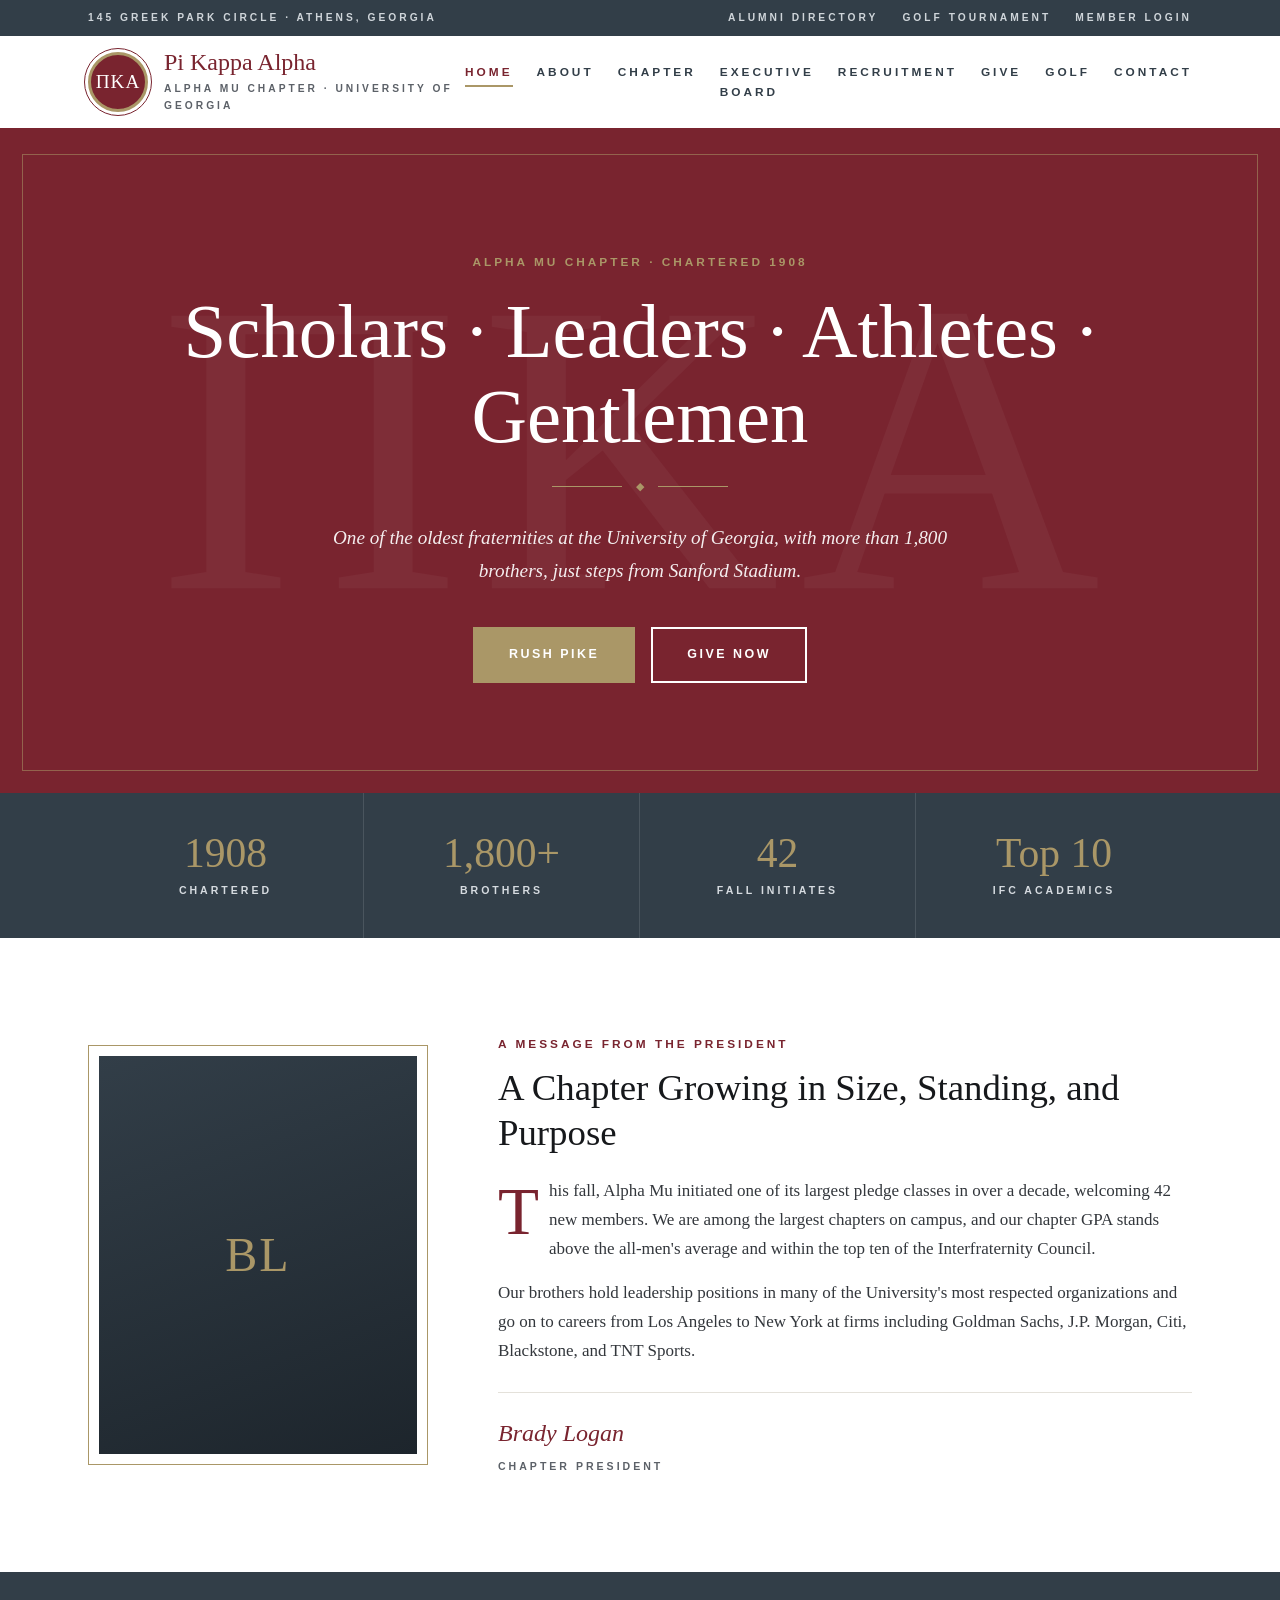
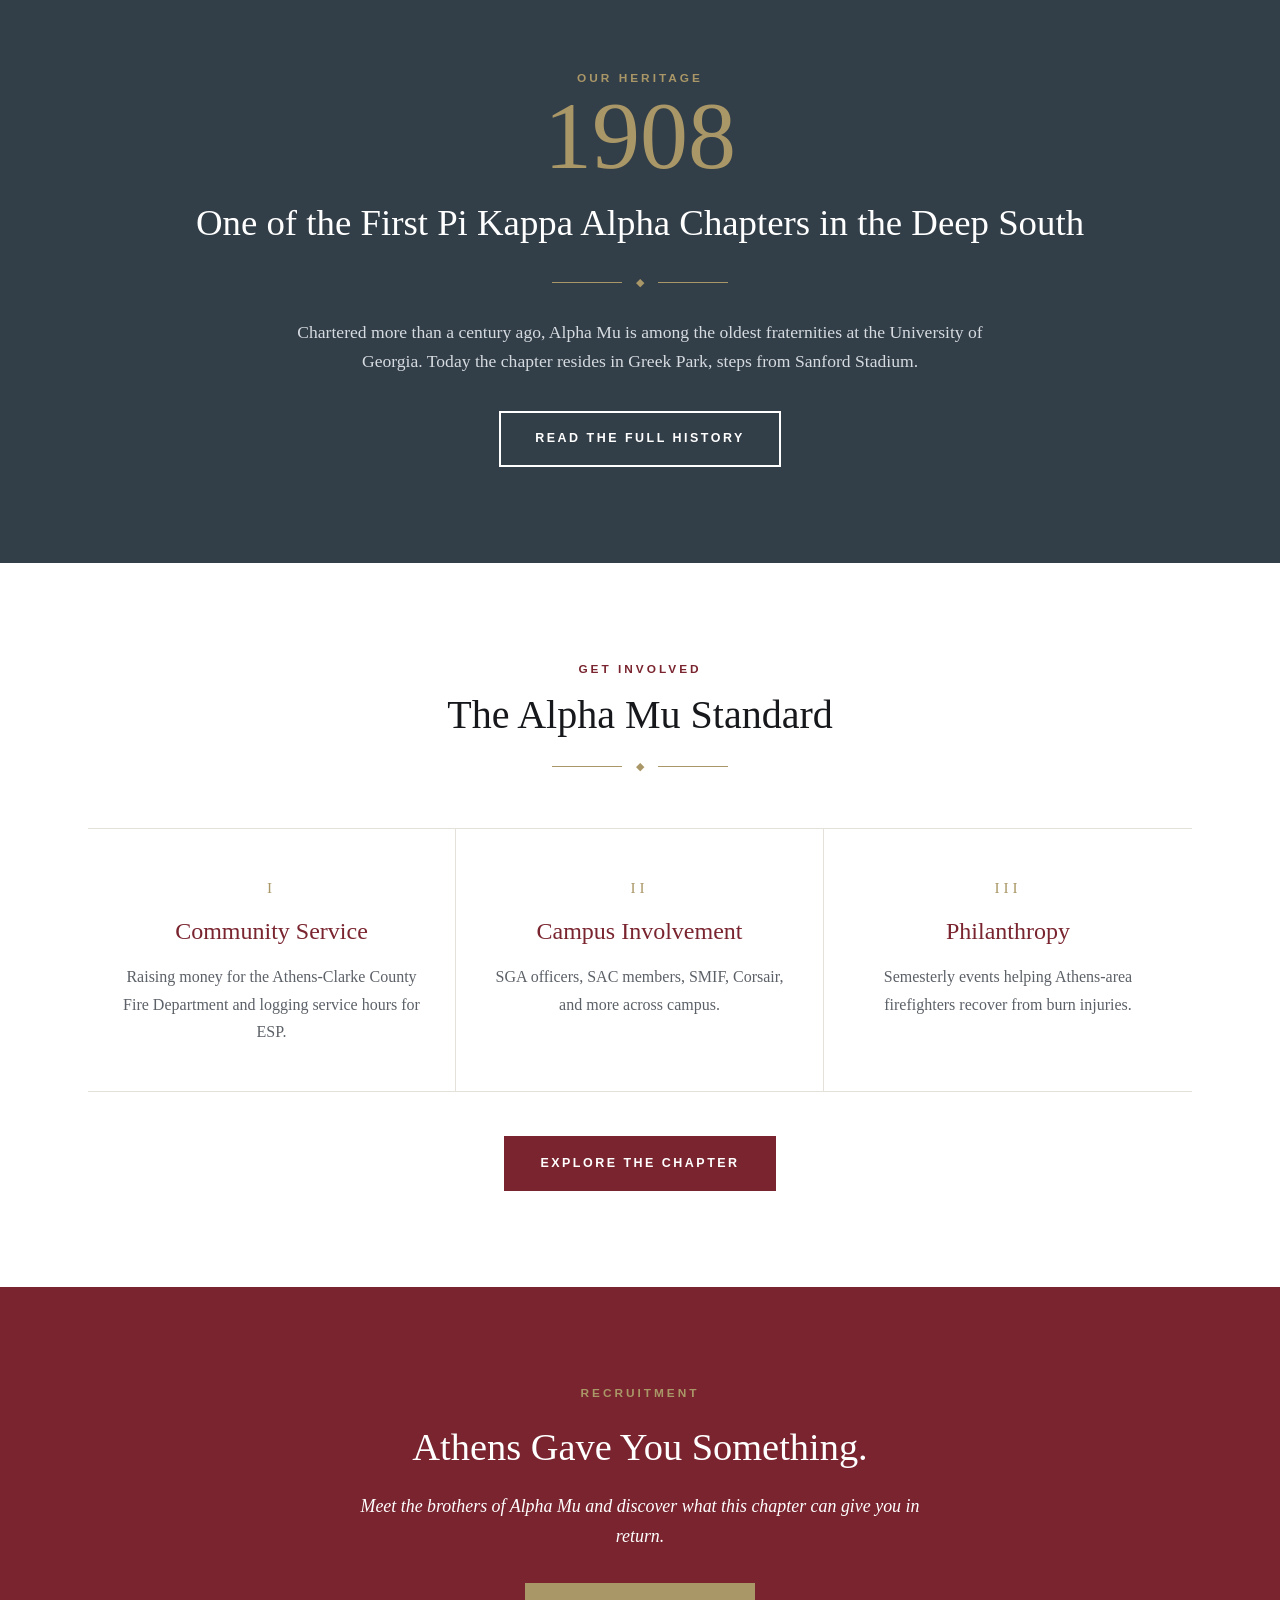
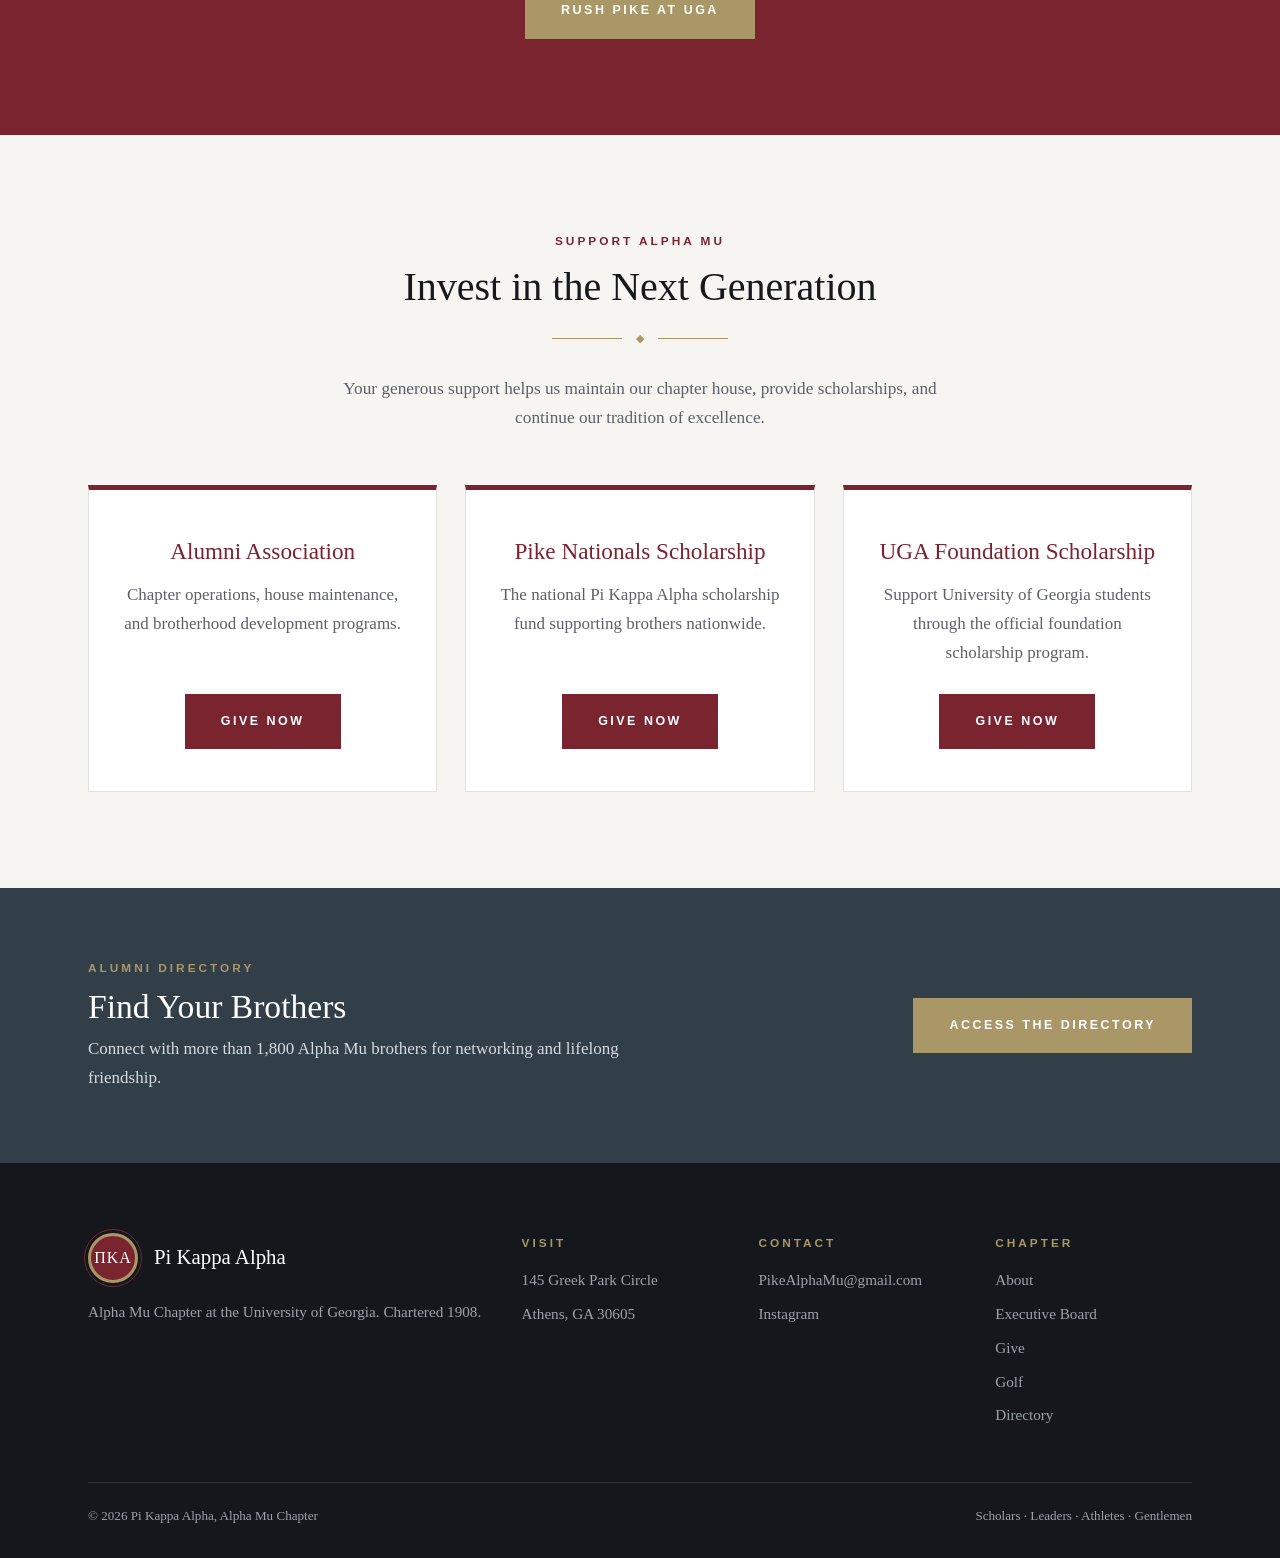
==== commit 04bdd7f0: "Update index.html" ====
--- a/index.html
+++ b/index.html
@@ -25,7 +25,7 @@
 
 <section class="hero"><div class="wrap">
   <div class="caps">Alpha Mu Chapter · Chartered 1908</div>
-  <h1>This Is the House.</h1>
+  <h1>Scholars · Leaders · Athletes · Gentlemen</h1>
   <div class="ornament"><span>◆</span></div>
   <p>One of the oldest fraternities at the University of Georgia, with more than 1,800 brothers, just steps from Sanford Stadium.</p>
   <div class="btns"><a href="recruitment.html" class="btn btn-gold">Rush Pike</a><a href="give.html" class="btn btn-white">Give Now</a></div>
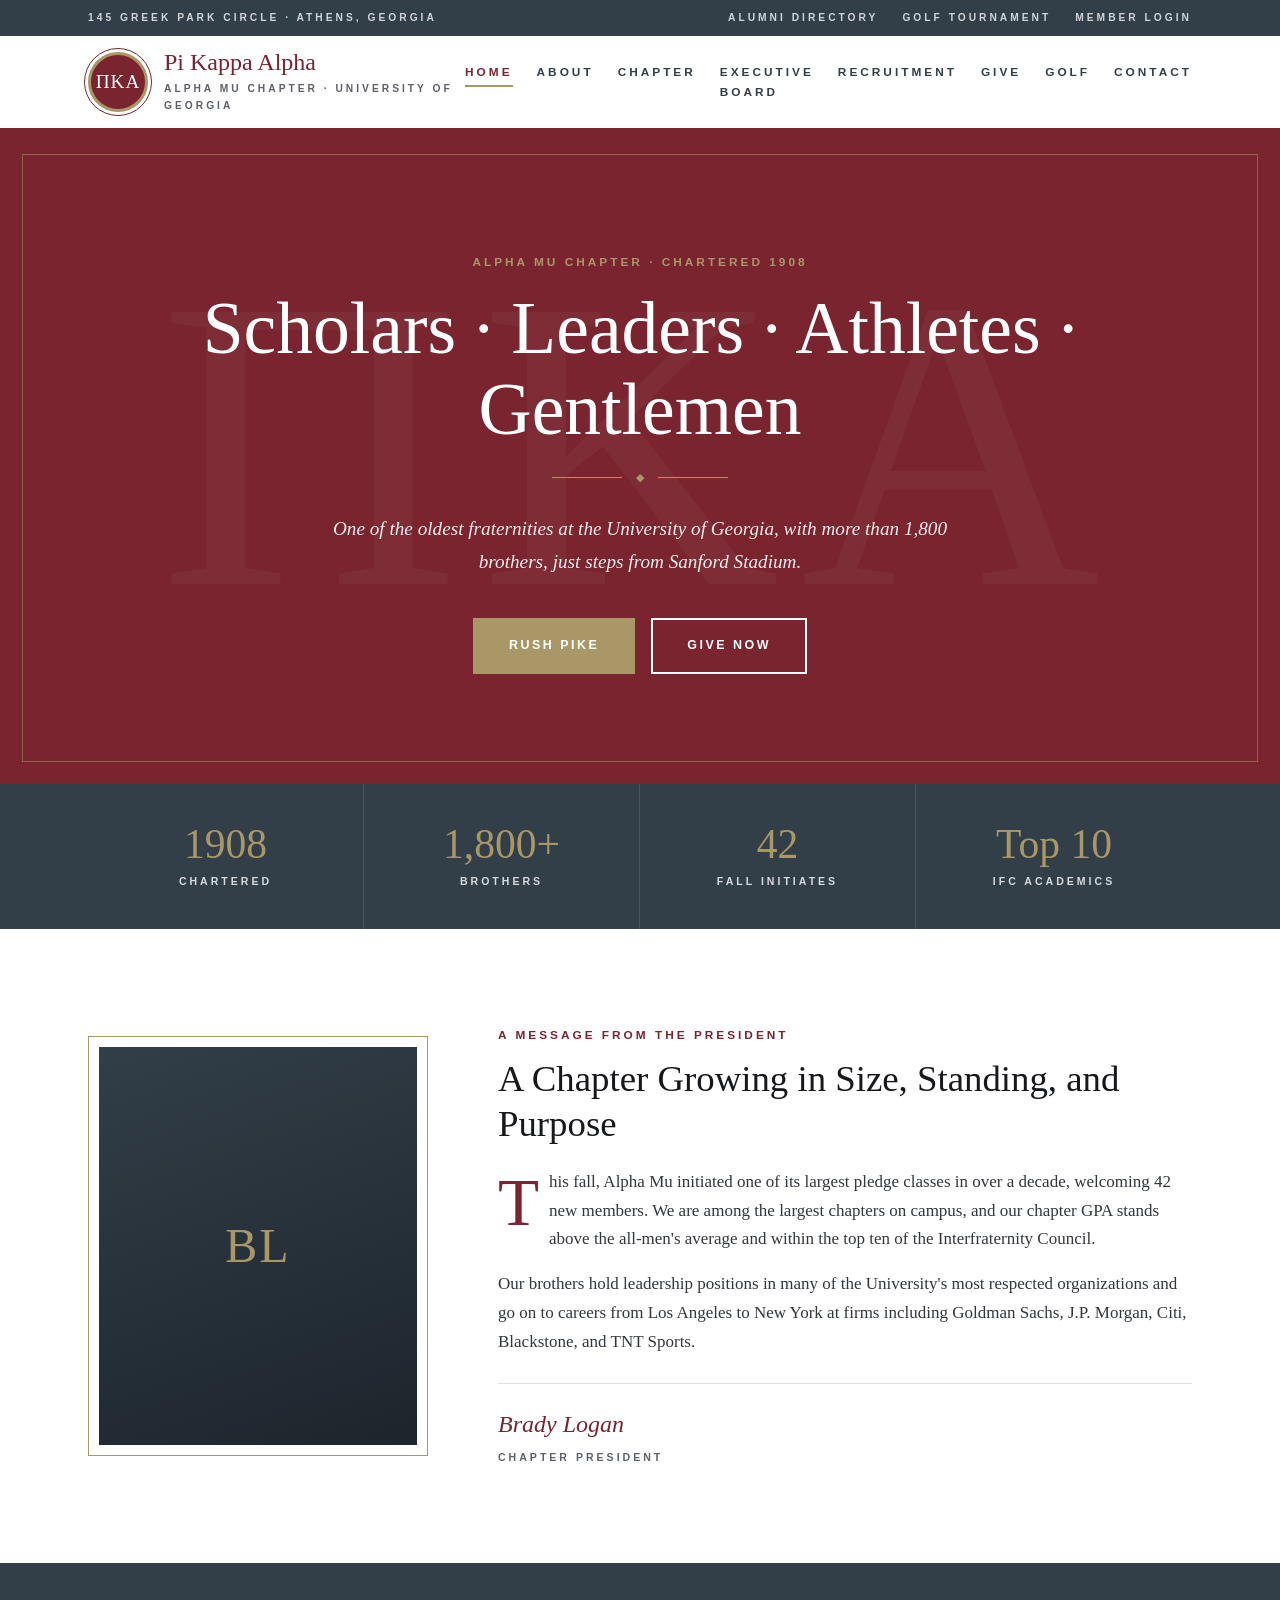
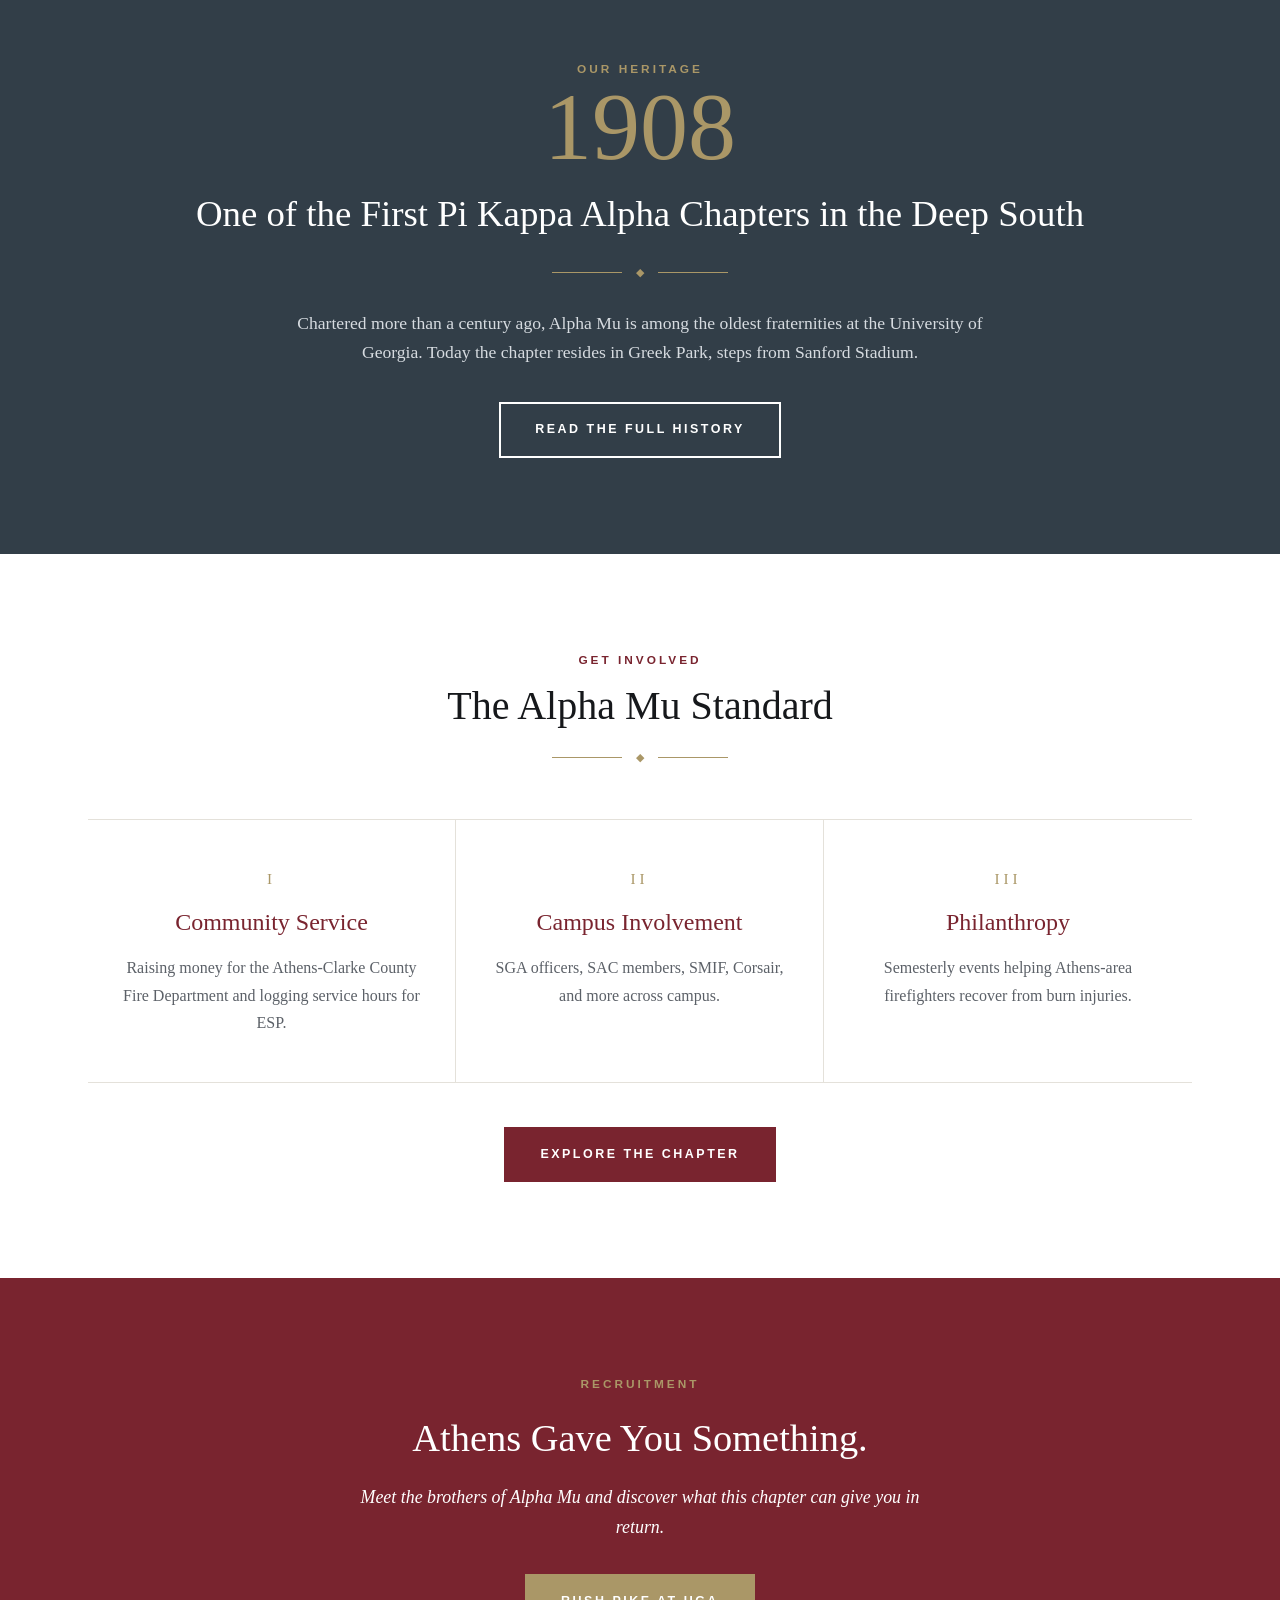
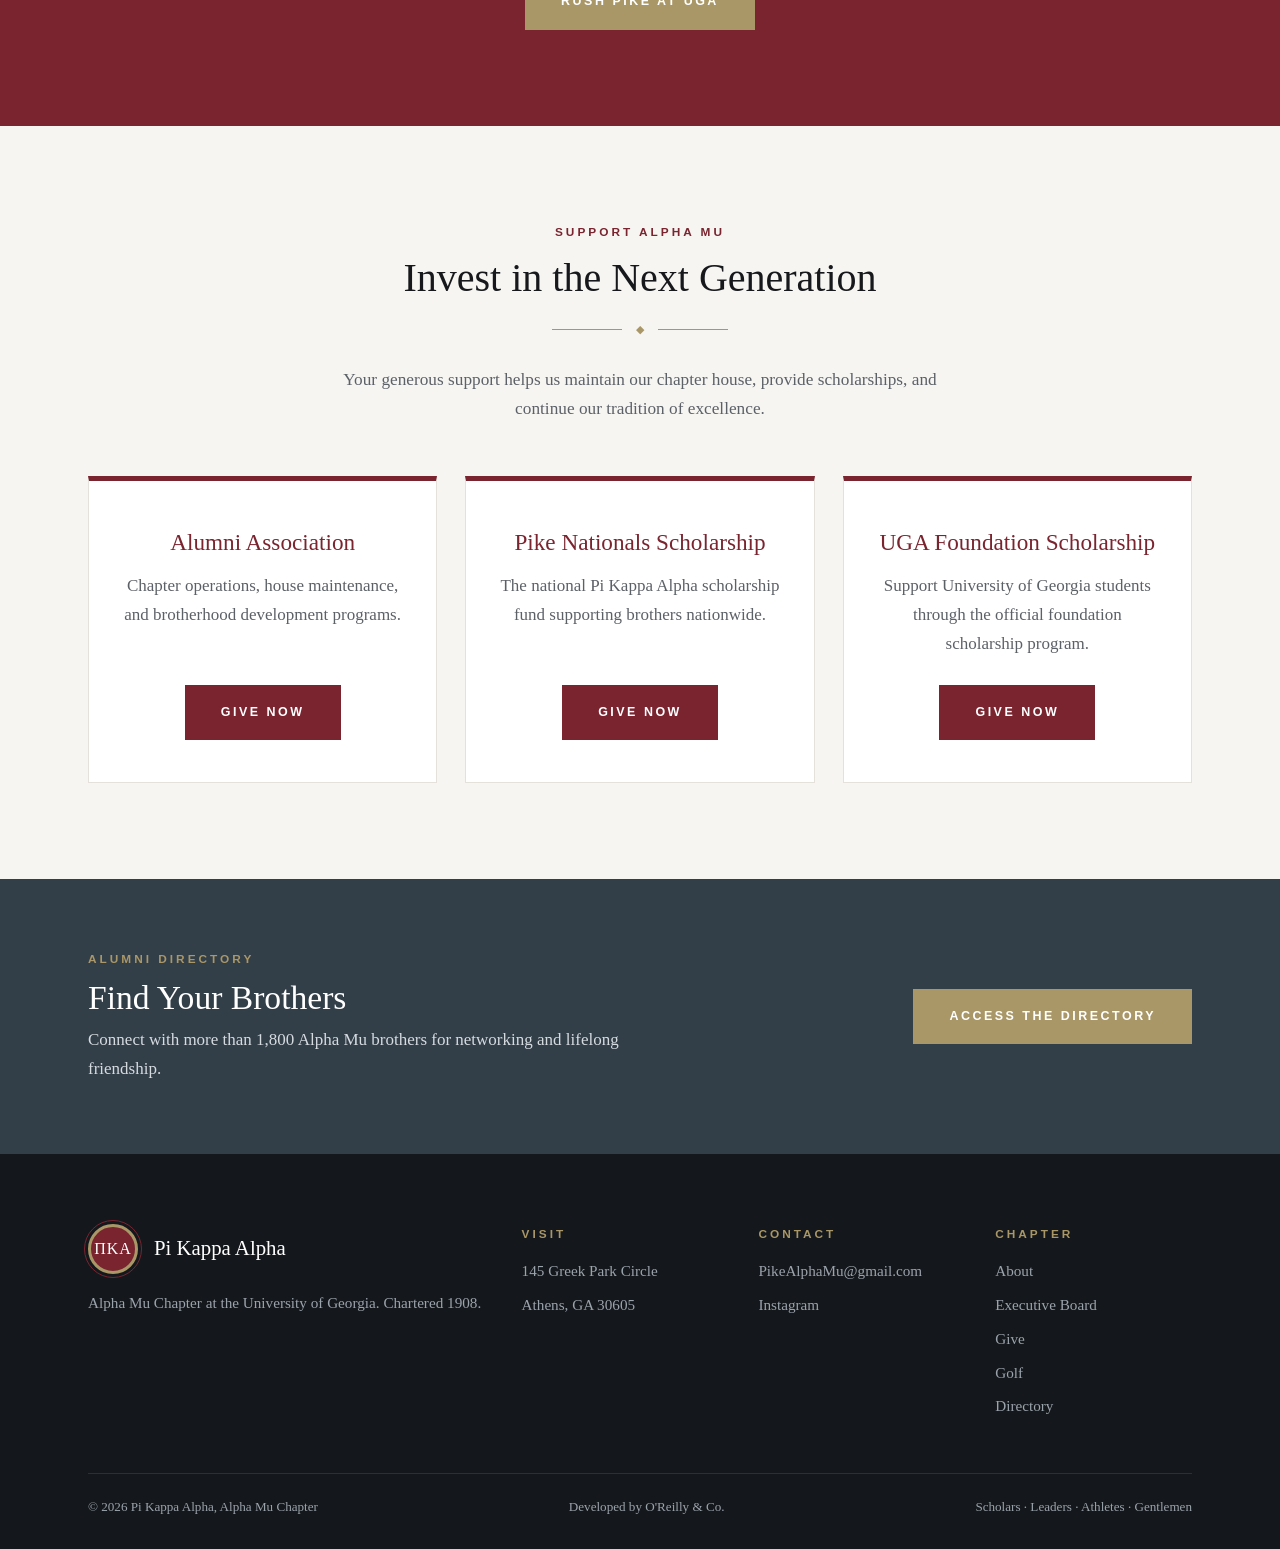
==== commit 37ce7e9e: "Update footer legal text and developer credit" ====
--- a/index.html
+++ b/index.html
@@ -99,7 +99,7 @@
     <div><span class="caps">Contact</span><ul><li><a href="mailto:PikeAlphaMu@gmail.com">PikeAlphaMu@gmail.com</a></li><li><a href="#">Instagram</a></li></ul></div>
     <div><span class="caps">Chapter</span><ul><li><a href="about.html">About</a></li><li><a href="executive-board.html">Executive Board</a></li><li><a href="give.html">Give</a></li><li><a href="golf.html">Golf</a></li><li><a href="directory.html">Directory</a></li></ul></div>
   </div>
-  <div class="legal"><span>© 2026 Pi Kappa Alpha, Alpha Mu Chapter</span><span>Scholars · Leaders · Athletes · Gentlemen</span></div>
+  <div class="legal"><span>© 2026 Pi Kappa Alpha, Alpha Mu Chapter</span><span>Developed by O'Reilly & Co.</span><span>Scholars · Leaders · Athletes · Gentlemen</span></div>
 </div></footer>
 <script src="script.js"></script>
 </body>
--- a/styles.css
+++ b/styles.css
@@ -43,7 +43,7 @@
 .hero::after{content:"ΠΚΑ";position:absolute;font-size:26rem;color:rgba(255,255,255,.04);top:50%;left:50%;transform:translate(-50%,-52%);white-space:nowrap;letter-spacing:20px}
 .hero .wrap{position:relative;z-index:1}
 .hero .caps{color:var(--gold)}
-.hero h1{font-size:clamp(2.6rem,6.5vw,4.8rem);font-weight:normal;line-height:1.1;margin-top:18px}
+.hero h1{font-size:clamp(2.4rem,6.3vw,4.6rem);font-weight:normal;line-height:1.1;margin-top:16px}
 .hero p{font-size:1.2rem;font-style:italic;max-width:640px;margin:0 auto 40px;opacity:.92}
 .btns{display:flex;gap:16px;justify-content:center;flex-wrap:wrap}
 
